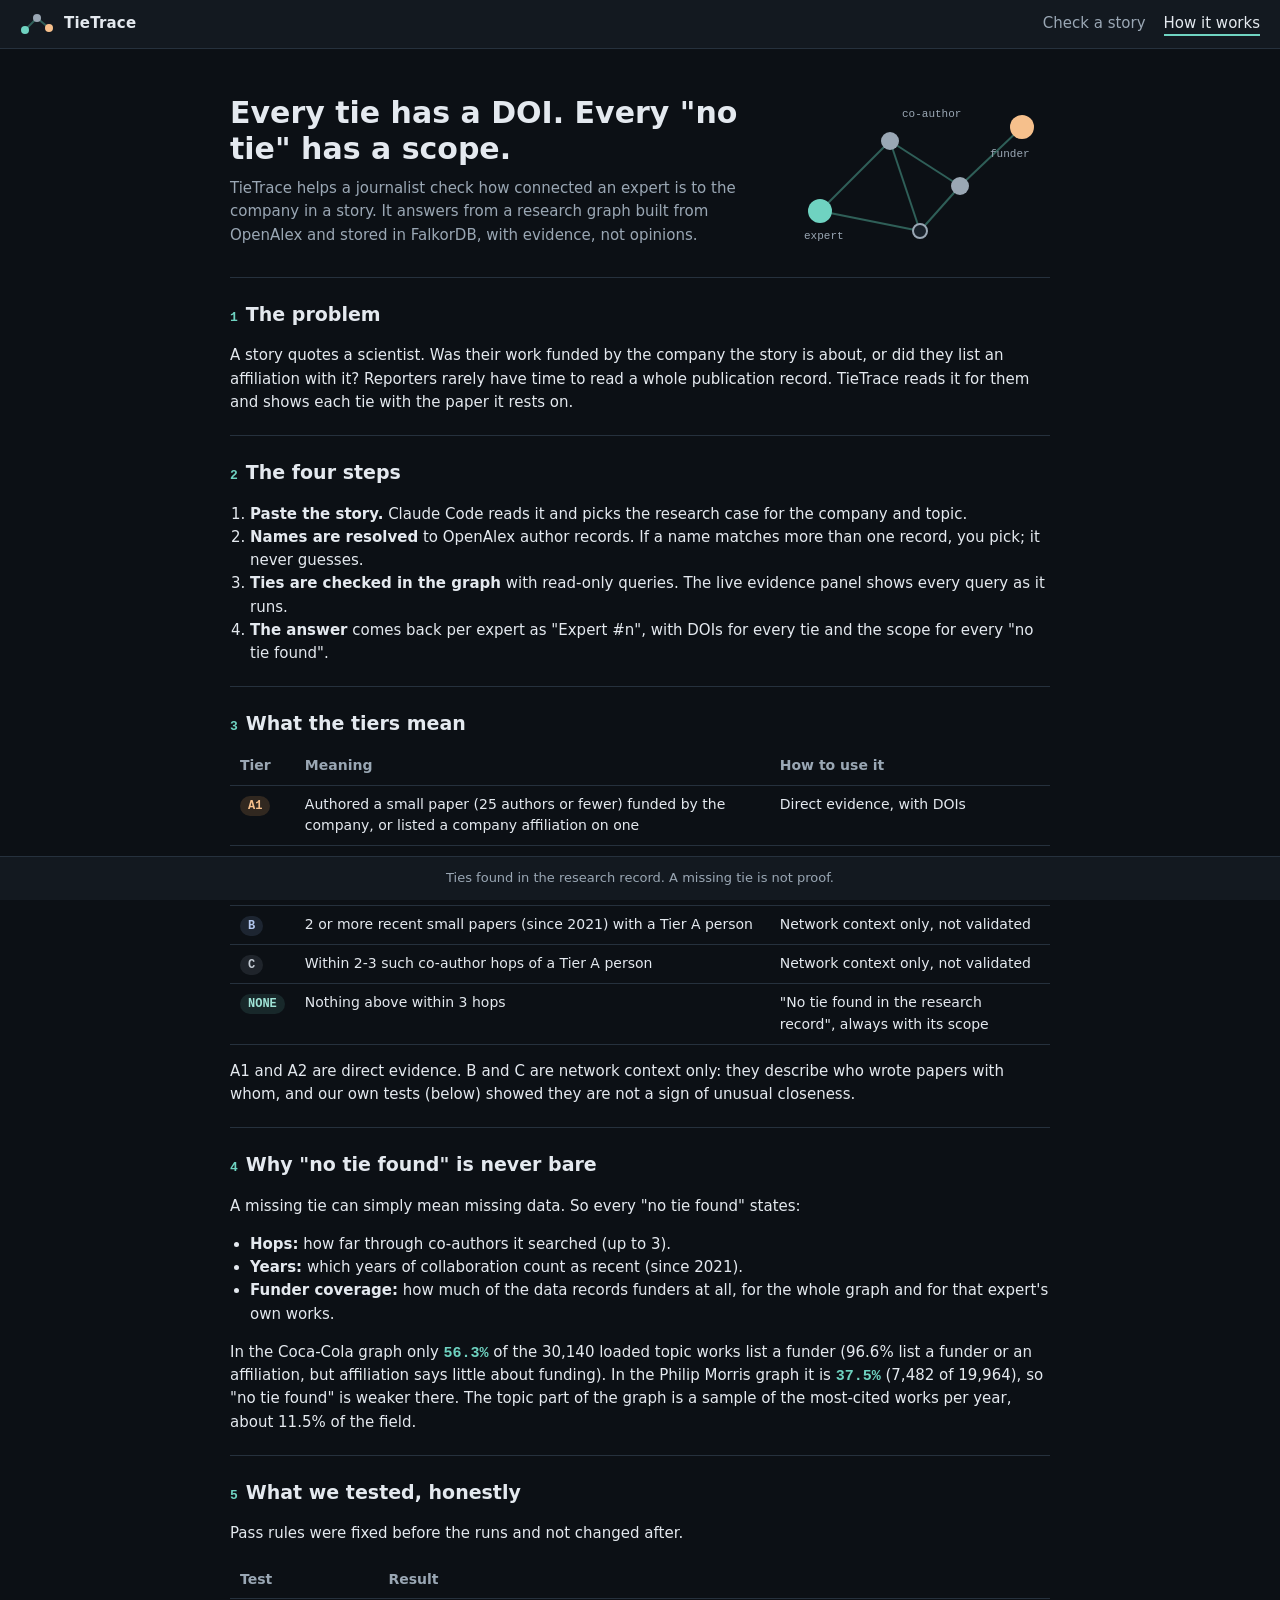
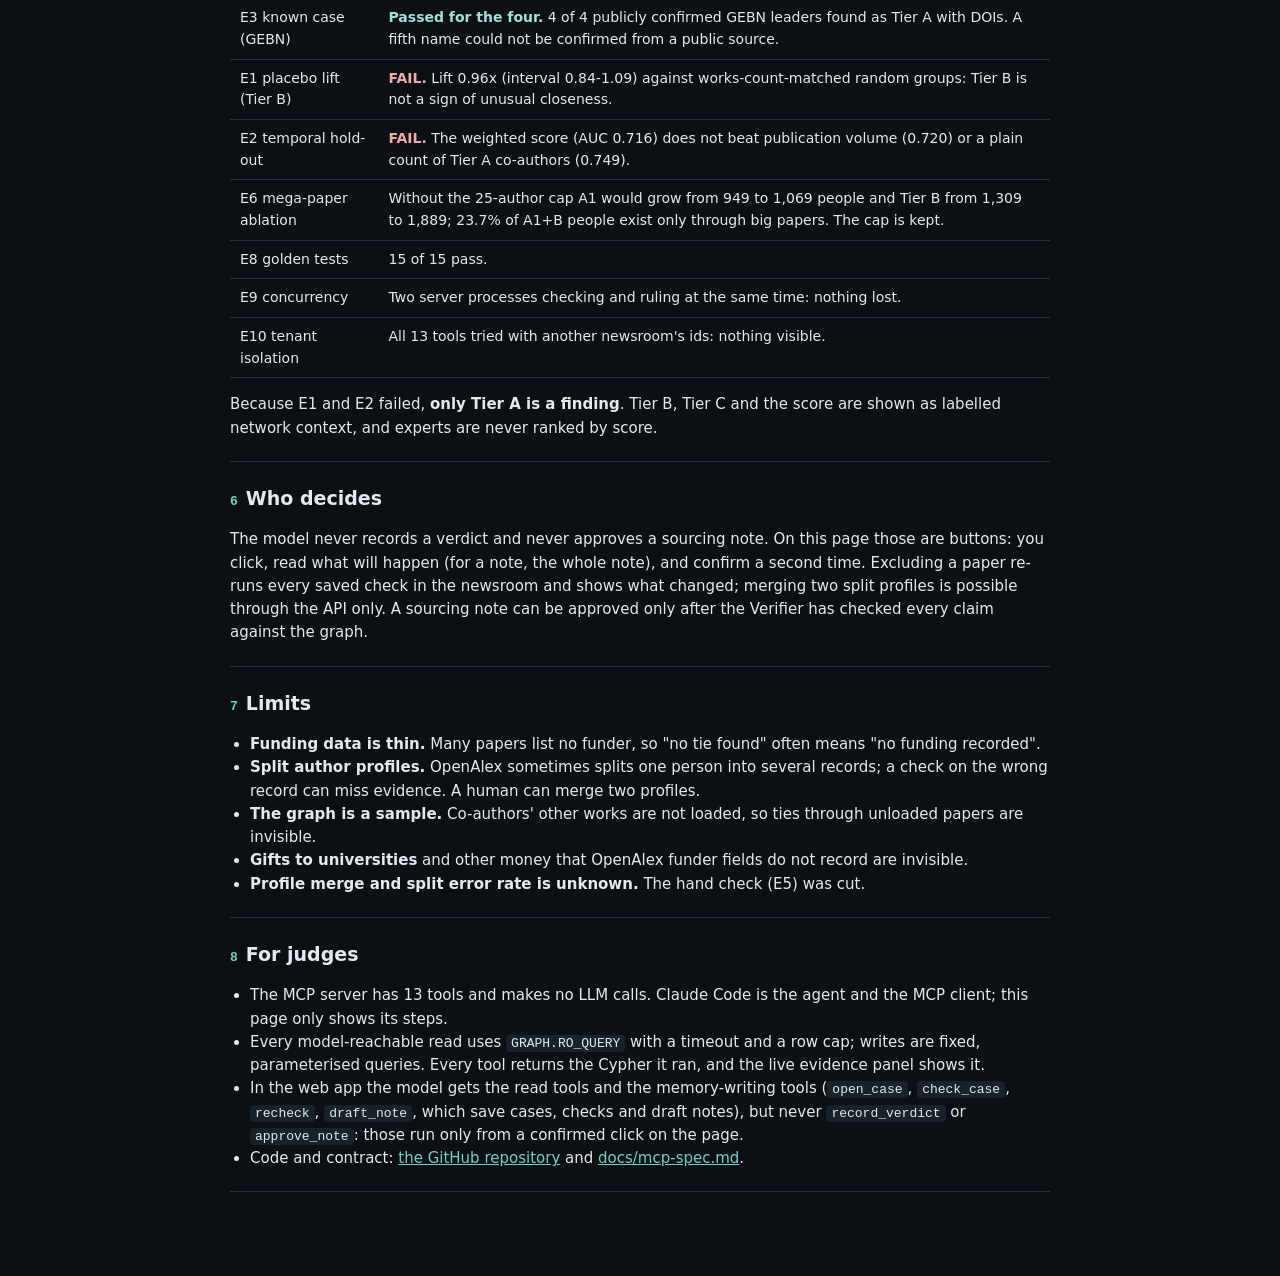
==== web/static/how.html @ 93d25076 "Web app W1-W6: local chat page over claude -p and the MCP server FastAPI app in web/ (binds 127.0.0." ====
<!doctype html>
<html lang="en">
<head>
<meta charset="utf-8">
<meta name="viewport" content="width=device-width, initial-scale=1">
<title>How TieTrace works</title>
<link rel="stylesheet" href="style.css">
</head>
<body>
<!-- WebApp.md 3.2 (W2). Every number on this page is copied from README.md or eval/results.md; each section's
     comment names the place. tests/test_web.py checks that every number in the visible text appears in one of them. -->
<a class="skip" href="#content">Skip to the content</a>
<header class="top">
  <a class="brand" href="index.html" aria-label="TieTrace home">
    <svg viewBox="0 0 34 24" aria-hidden="true"><line x1="5" y1="18" x2="17" y2="6" stroke="#2f5f58" stroke-width="2"/><line x1="17" y1="6" x2="29" y2="16" stroke="#2f5f58" stroke-width="2"/><circle cx="5" cy="18" r="4" fill="#6fd3c1"/><circle cx="17" cy="6" r="4" fill="#9aa7b4"/><circle cx="29" cy="16" r="4" fill="#f6c08c"/></svg>
    TieTrace
  </a>
  <nav aria-label="Main"><a href="index.html">Check a story</a><a href="how.html" aria-current="page">How it works</a></nav>
</header>

<main class="how" id="content">
  <div class="hero">
    <div>
      <h1>Every tie has a DOI. Every "no tie" has a scope.</h1>
      <p>TieTrace helps a journalist check how connected an expert is to the company in a story. It answers from a research graph built from OpenAlex and stored in FalkorDB, with evidence, not opinions.</p>
    </div>
    <svg viewBox="0 0 260 160" role="img" aria-label="A graph: an expert, two co-authors, a paper and the company's funder, joined by edges">
      <g stroke="#2f5f58" stroke-width="2"><line x1="30" y1="120" x2="100" y2="50"/><line x1="100" y1="50" x2="170" y2="95"/><line x1="170" y1="95" x2="232" y2="36"/><line x1="100" y1="50" x2="130" y2="140"/><line x1="170" y1="95" x2="130" y2="140"/><line x1="30" y1="120" x2="130" y2="140"/></g>
      <circle cx="30" cy="120" r="12" fill="#6fd3c1"/><circle cx="100" cy="50" r="9" fill="#9aa7b4"/><circle cx="170" cy="95" r="9" fill="#9aa7b4"/><circle cx="130" cy="140" r="7" fill="#19212a" stroke="#9aa7b4" stroke-width="2"/><circle cx="232" cy="36" r="12" fill="#f6c08c"/>
      <g font-family="ui-monospace, monospace" font-size="11" fill="#9aa7b4"><text x="14" y="148">expert</text><text x="200" y="66">funder</text><text x="112" y="26">co-author</text></g>
    </svg>
  </div>

  <section aria-labelledby="s1">
    <h2 id="s1"><span class="n">1</span>The problem</h2>
    <p>A story quotes a scientist. Was their work funded by the company the story is about, or did they list an affiliation with it? Reporters rarely have time to read a whole publication record. TieTrace reads it for them and shows each tie with the paper it rests on.</p>
  </section>

  <section aria-labelledby="s2">
    <h2 id="s2"><span class="n">2</span>The four steps</h2>
    <ol>
      <li><strong>Paste the story.</strong> Claude Code reads it and picks the research case for the company and topic.</li>
      <li><strong>Names are resolved</strong> to OpenAlex author records. If a name matches more than one record, you pick; it never guesses.</li>
      <li><strong>Ties are checked in the graph</strong> with read-only queries. The live evidence panel shows every query as it runs.</li>
      <li><strong>The answer</strong> comes back per expert as "Expert #n", with DOIs for every tie and the scope for every "no tie found".</li>
    </ol>
  </section>

  <section aria-labelledby="s3">
    <!-- README.md "What it finds" table -->
    <h2 id="s3"><span class="n">3</span>What the tiers mean</h2>
    <table>
      <thead><tr><th scope="col">Tier</th><th scope="col">Meaning</th><th scope="col">How to use it</th></tr></thead>
      <tbody>
        <tr><td><span class="chip A1">A1</span></td><td>Authored a small paper (25 authors or fewer) funded by the company, or listed a company affiliation on one</td><td>Direct evidence, with DOIs</td></tr>
        <tr><td><span class="chip A2">A2</span></td><td>Foundation grant, bottler affiliation, or the only evidence is a large multi-author paper</td><td>Direct evidence, with DOIs and the reason</td></tr>
        <tr><td><span class="chip B">B</span></td><td>2 or more recent small papers (since 2021) with a Tier A person</td><td>Network context only, not validated</td></tr>
        <tr><td><span class="chip C">C</span></td><td>Within 2-3 such co-author hops of a Tier A person</td><td>Network context only, not validated</td></tr>
        <tr><td><span class="chip NONE">NONE</span></td><td>Nothing above within 3 hops</td><td>"No tie found in the research record", always with its scope</td></tr>
      </tbody>
    </table>
    <p>A1 and A2 are direct evidence. B and C are network context only: they describe who wrote papers with whom, and our own tests (below) showed they are not a sign of unusual closeness.</p>
  </section>

  <section aria-labelledby="s4">
    <!-- README.md "Evaluation results" (E7 row, 5f row) and "Honest limits" -->
    <h2 id="s4"><span class="n">4</span>Why "no tie found" is never bare</h2>
    <p>A missing tie can simply mean missing data. So every "no tie found" states:</p>
    <ul>
      <li><strong>Hops:</strong> how far through co-authors it searched (up to 3).</li>
      <li><strong>Years:</strong> which years of collaboration count as recent (since 2021).</li>
      <li><strong>Funder coverage:</strong> how much of the data records funders at all, for the whole graph and for that expert's own works.</li>
    </ul>
    <p>In the Coca-Cola graph only <span class="stat">56.3%</span> of the 30,140 loaded topic works list a funder (96.6% list a funder or an affiliation, but affiliation says little about funding). In the Philip Morris graph it is <span class="stat">37.5%</span> (7,482 of 19,964), so "no tie found" is weaker there. The topic part of the graph is a sample of the most-cited works per year, about 11.5% of the field.</p>
  </section>

  <section aria-labelledby="s5">
    <!-- README.md "Evaluation results" table; full method in eval/results.md -->
    <h2 id="s5"><span class="n">5</span>What we tested, honestly</h2>
    <p>Pass rules were fixed before the runs and not changed after.</p>
    <table>
      <thead><tr><th scope="col">Test</th><th scope="col">Result</th></tr></thead>
      <tbody>
        <tr><td>E3 known case (GEBN)</td><td><span class="pass">Passed for the four.</span> 4 of 4 publicly confirmed GEBN leaders found as Tier A with DOIs. A fifth name could not be confirmed from a public source.</td></tr>
        <tr><td>E1 placebo lift (Tier B)</td><td><span class="fail">FAIL.</span> Lift 0.96x (interval 0.84-1.09) against works-count-matched random groups: Tier B is not a sign of unusual closeness.</td></tr>
        <tr><td>E2 temporal hold-out</td><td><span class="fail">FAIL.</span> The weighted score (AUC 0.716) does not beat publication volume (0.720) or a plain count of Tier A co-authors (0.749).</td></tr>
        <tr><td>E6 mega-paper ablation</td><td>Without the 25-author cap A1 would grow from 949 to 1,069 people and Tier B from 1,309 to 1,889; 23.7% of A1+B people exist only through big papers. The cap is kept.</td></tr>
        <tr><td>E8 golden tests</td><td>15 of 15 pass.</td></tr>
        <tr><td>E9 concurrency</td><td>Two server processes checking and ruling at the same time: nothing lost.</td></tr>
        <tr><td>E10 tenant isolation</td><td>All 13 tools tried with another newsroom's ids: nothing visible.</td></tr>
      </tbody>
    </table>
    <p>Because E1 and E2 failed, <strong>only Tier A is a finding</strong>. Tier B, Tier C and the score are shown as labelled network context, and experts are never ranked by score.</p>
  </section>

  <section aria-labelledby="s6">
    <h2 id="s6"><span class="n">6</span>Who decides</h2>
    <p>The model never records a verdict and never approves a sourcing note. On this page those are buttons: you click, read what will happen (for a note, the whole note), and confirm a second time. Excluding a paper re-runs every saved check in the newsroom and shows what changed; merging two split profiles is possible through the API only. A sourcing note can be approved only after the Verifier has checked every claim against the graph.</p>
  </section>

  <section aria-labelledby="s7">
    <!-- README.md "Honest limits" -->
    <h2 id="s7"><span class="n">7</span>Limits</h2>
    <ul>
      <li><strong>Funding data is thin.</strong> Many papers list no funder, so "no tie found" often means "no funding recorded".</li>
      <li><strong>Split author profiles.</strong> OpenAlex sometimes splits one person into several records; a check on the wrong record can miss evidence. A human can merge two profiles.</li>
      <li><strong>The graph is a sample.</strong> Co-authors' other works are not loaded, so ties through unloaded papers are invisible.</li>
      <li><strong>Gifts to universities</strong> and other money that OpenAlex funder fields do not record are invisible.</li>
      <li><strong>Profile merge and split error rate is unknown.</strong> The hand check (E5) was cut.</li>
    </ul>
  </section>

  <section aria-labelledby="s8">
    <!-- README.md "The 13 tools" and "How it works" -->
    <h2 id="s8"><span class="n">8</span>For judges</h2>
    <ul>
      <li>The MCP server has 13 tools and makes no LLM calls. Claude Code is the agent and the MCP client; this page only shows its steps.</li>
      <li>Every model-reachable read uses <code>GRAPH.RO_QUERY</code> with a timeout and a row cap; writes are fixed, parameterised queries. Every tool returns the Cypher it ran, and the live evidence panel shows it.</li>
      <li>In the web app the model gets the read tools and the memory-writing tools (<code>open_case</code>, <code>check_case</code>, <code>recheck</code>, <code>draft_note</code>, which save cases, checks and draft notes), but never <code>record_verdict</code> or <code>approve_note</code>: those run only from a confirmed click on the page.</li>
      <li>Code and contract: <a href="https://github.com/Aaryan-Degama/TieTrace">the GitHub repository</a> and <a href="https://github.com/Aaryan-Degama/TieTrace/blob/main/docs/mcp-spec.md">docs/mcp-spec.md</a>.</li>
    </ul>
  </section>
</main>

<footer class="foot">Ties found in the research record. A missing tie is not proof.</footer>
</body>
</html>
---- web/static/style.css ----
/* TieTrace web app (WebApp.md W1). Dark graph look; plain CSS, no build step. */
:root {
  --bg: #0c1015;
  --panel: #131920;
  --panel-2: #19212a;
  --line: #26313d;
  --text: #e4e9ef;
  --muted: #9aa7b4;
  --accent: #6fd3c1;      /* graph nodes, links, focus */
  --accent-dim: #2f5f58;
  --mono: ui-monospace, "SFMono-Regular", "JetBrains Mono", Menlo, Consolas, monospace;
  --sans: system-ui, -apple-system, "Segoe UI", Roboto, "Helvetica Neue", Arial, sans-serif;
  /* tier chips: quiet tints, readable text (contrast checked against --panel) */
  --a1-bg: rgba(240, 166, 92, .16);  --a1-fg: #f6c08c;
  --a2-bg: rgba(226, 196, 110, .14); --a2-fg: #ecd68f;
  --b-bg: rgba(130, 160, 214, .15);  --b-fg: #b3c7ee;
  --c-bg: rgba(150, 160, 175, .14);  --c-fg: #c3cad3;
  --none-bg: rgba(111, 211, 193, .12); --none-fg: #9fe3d6;
  --err-bg: rgba(232, 112, 112, .14); --err-fg: #f3aaaa;
}

* { box-sizing: border-box; }
html, body { margin: 0; }
body {
  background: var(--bg);
  color: var(--text);
  font: 15px/1.55 var(--sans);
  padding-bottom: 44px; /* room for the fixed footer */
}
a { color: var(--accent); }
a:focus-visible, button:focus-visible, textarea:focus-visible, input:focus-visible, summary:focus-visible {
  outline: 2px solid var(--accent); outline-offset: 2px;
}
.skip { position: absolute; left: -999px; }
.skip:focus { left: 16px; top: 8px; background: var(--panel); padding: 6px 10px; z-index: 10; }

/* header */
.top {
  display: flex; align-items: center; justify-content: space-between; gap: 16px;
  padding: 12px 20px; border-bottom: 1px solid var(--line); background: var(--panel);
}
.brand { display: flex; align-items: center; gap: 10px; color: var(--text); text-decoration: none; font-weight: 650; letter-spacing: .2px; }
.brand svg { width: 34px; height: 24px; }
.top nav a { color: var(--muted); text-decoration: none; margin-left: 18px; }
.top nav a[aria-current="page"] { color: var(--text); border-bottom: 2px solid var(--accent); padding-bottom: 2px; }

/* chat page layout: chat left, evidence right */
.layout { display: grid; grid-template-columns: minmax(0, 1.25fr) minmax(0, 1fr); gap: 0; height: calc(100vh - 57px - 44px); }
.chat, .evidence { min-height: 0; display: flex; flex-direction: column; }
.chat { border-right: 1px solid var(--line); }
.evidence { background: var(--panel); }
.pane-head { padding: 14px 20px 10px; border-bottom: 1px solid var(--line); }
.pane-head h1, .pane-head h2 { margin: 0; font-size: 15px; font-weight: 650; }
.pane-head p { margin: 2px 0 0; color: var(--muted); font-size: 13px; }
.scroll { overflow-y: auto; flex: 1; padding: 16px 20px; }

.hero-mini { display: flex; gap: 16px; align-items: center; margin-bottom: 14px; }
.hero-mini svg { width: 120px; height: 72px; flex: none; }
.hero-mini p { margin: 0; color: var(--muted); }
.examples { display: flex; flex-wrap: wrap; gap: 8px; margin: 6px 0 16px; }
.examples span { color: var(--muted); font-size: 13px; width: 100%; }

button {
  font: inherit; color: var(--text); background: var(--panel-2); border: 1px solid var(--line);
  border-radius: 8px; padding: 7px 12px; cursor: pointer;
}
button:hover { border-color: var(--accent-dim); }
button.primary { background: var(--accent); color: #062420; border-color: var(--accent); font-weight: 650; }
button.danger { border-color: #7a3a3a; }
button:disabled { opacity: .55; cursor: not-allowed; }

.composer { border-top: 1px solid var(--line); padding: 12px 20px; display: grid; gap: 8px; }
.composer label { font-size: 13px; color: var(--muted); }
textarea, input[type="text"] {
  width: 100%; font: inherit; color: var(--text); background: var(--panel); border: 1px solid var(--line);
  border-radius: 8px; padding: 9px 10px;
}
textarea { min-height: 76px; resize: vertical; }
.composer .row { display: flex; justify-content: space-between; align-items: center; gap: 8px; }
.status { color: var(--muted); font-size: 13px; }

/* messages */
.msg { margin: 0 0 14px; }
.msg.user { background: var(--panel-2); border: 1px solid var(--line); border-radius: 10px; padding: 10px 12px; white-space: pre-wrap; }
.msg.reply p { margin: 0 0 8px; white-space: pre-wrap; }
.msg.error { background: var(--err-bg); color: var(--err-fg); border-radius: 10px; padding: 10px 12px; }

.cards { display: grid; gap: 10px; margin: 8px 0; }
.card { background: var(--panel); border: 1px solid var(--line); border-radius: 10px; padding: 12px 14px; }
.card h3 { margin: 0 0 4px; font-size: 15px; display: flex; align-items: center; gap: 8px; flex-wrap: wrap; }
.card .basis { color: var(--muted); font-size: 13px; margin: 0 0 6px; }
.card ul { margin: 6px 0 0; padding-left: 18px; }
.card li { margin: 3px 0; font-size: 14px; }
.card .meta { color: var(--muted); }
.scope { font-size: 13px; background: var(--none-bg); color: var(--none-fg); border-radius: 8px; padding: 8px 10px; margin-top: 8px; }
.chip { display: inline-block; font: 600 12px/1 var(--mono); padding: 4px 8px; border-radius: 999px; }
.chip.A1 { background: var(--a1-bg); color: var(--a1-fg); }
.chip.A2 { background: var(--a2-bg); color: var(--a2-fg); }
.chip.B { background: var(--b-bg); color: var(--b-fg); }
.chip.C { background: var(--c-bg); color: var(--c-fg); }
.chip.NONE { background: var(--none-bg); color: var(--none-fg); }
.chip.ERR { background: var(--err-bg); color: var(--err-fg); }

.inline-form { display: grid; gap: 6px; margin-top: 8px; padding: 10px; border: 1px dashed var(--line); border-radius: 8px; }
.inline-form .row { display: flex; gap: 8px; flex-wrap: wrap; }
.confirm-text { color: var(--a2-fg); font-size: 14px; margin: 0; }
pre.md { white-space: pre-wrap; background: var(--bg); border: 1px solid var(--line); border-radius: 8px; padding: 10px; font: 13px/1.5 var(--mono); max-height: 360px; overflow: auto; }
.picker fieldset { border: 1px solid var(--line); border-radius: 10px; padding: 10px 12px; margin: 0 0 10px; }
.picker legend { padding: 0 4px; font-weight: 600; }
.picker label { display: block; padding: 4px 0; }

/* evidence panel */
.steps { list-style: none; margin: 0; padding: 0; display: grid; gap: 10px; }
.step { border: 1px solid var(--line); border-radius: 10px; padding: 10px 12px; background: var(--panel-2); }
.step .name { font: 600 13px var(--mono); color: var(--accent); }
.step .state { font-size: 12px; color: var(--muted); margin-left: 6px; }
.step.failed .state { color: var(--err-fg); }
.step .line { font-size: 12.5px; color: var(--muted); margin: 4px 0 0; }
.step details { margin-top: 6px; }
.step summary { cursor: pointer; font-size: 12.5px; color: var(--muted); }
pre.cypher {
  margin: 6px 0 0; padding: 8px 10px; background: var(--bg); border: 1px solid var(--line); border-radius: 6px;
  font: 12px/1.5 var(--mono); color: #cfe9e4; white-space: pre-wrap; word-break: break-word;
}
.empty { color: var(--muted); font-size: 14px; }

/* footer */
.foot {
  position: fixed; left: 0; right: 0; bottom: 0; height: 44px; display: flex; align-items: center; justify-content: center;
  background: var(--panel); border-top: 1px solid var(--line); color: var(--muted); font-size: 13px; padding: 0 16px; text-align: center;
}

/* How It Works */
.how { max-width: 860px; margin: 0 auto; padding: 24px 20px 40px; }
.hero { display: grid; grid-template-columns: 1fr 260px; gap: 24px; align-items: center; padding: 18px 0 26px; border-bottom: 1px solid var(--line); }
.hero h1 { font-size: 30px; line-height: 1.2; margin: 0 0 10px; }
.hero p { color: var(--muted); margin: 0; }
.hero svg { width: 100%; height: auto; }
.how section { padding: 22px 0 6px; border-bottom: 1px solid var(--line); }
.how h2 { font-size: 19px; margin: 0 0 8px; }
.how h2 .n { font: 600 13px var(--mono); color: var(--accent); margin-right: 8px; }
.how ol, .how ul { padding-left: 20px; }
.how table { width: 100%; border-collapse: collapse; font-size: 14px; margin: 8px 0 14px; }
.how th, .how td { text-align: left; padding: 8px 10px; border-bottom: 1px solid var(--line); vertical-align: top; }
.how th { color: var(--muted); font-weight: 600; }
.how .stat { font: 600 15px var(--mono); color: var(--accent); }
.fail { color: var(--err-fg); font-weight: 650; }
.pass { color: var(--none-fg); font-weight: 650; }
code { font: 13px var(--mono); background: var(--panel-2); padding: 1px 5px; border-radius: 4px; }

@media (max-width: 900px) {
  .layout { grid-template-columns: 1fr; height: auto; }
  .chat { border-right: 0; border-bottom: 1px solid var(--line); }
  .scroll { overflow: visible; }
  .hero { grid-template-columns: 1fr; }
  .hero svg { max-width: 260px; }
  .top { padding: 10px 16px; }
  .top nav a { margin-left: 12px; }
  .scroll, .composer, .pane-head { padding-left: 16px; padding-right: 16px; }
  .how table { display: block; overflow-x: auto; }
}
@media (prefers-reduced-motion: no-preference) {
  .step.running .name::after { content: " …"; }
}
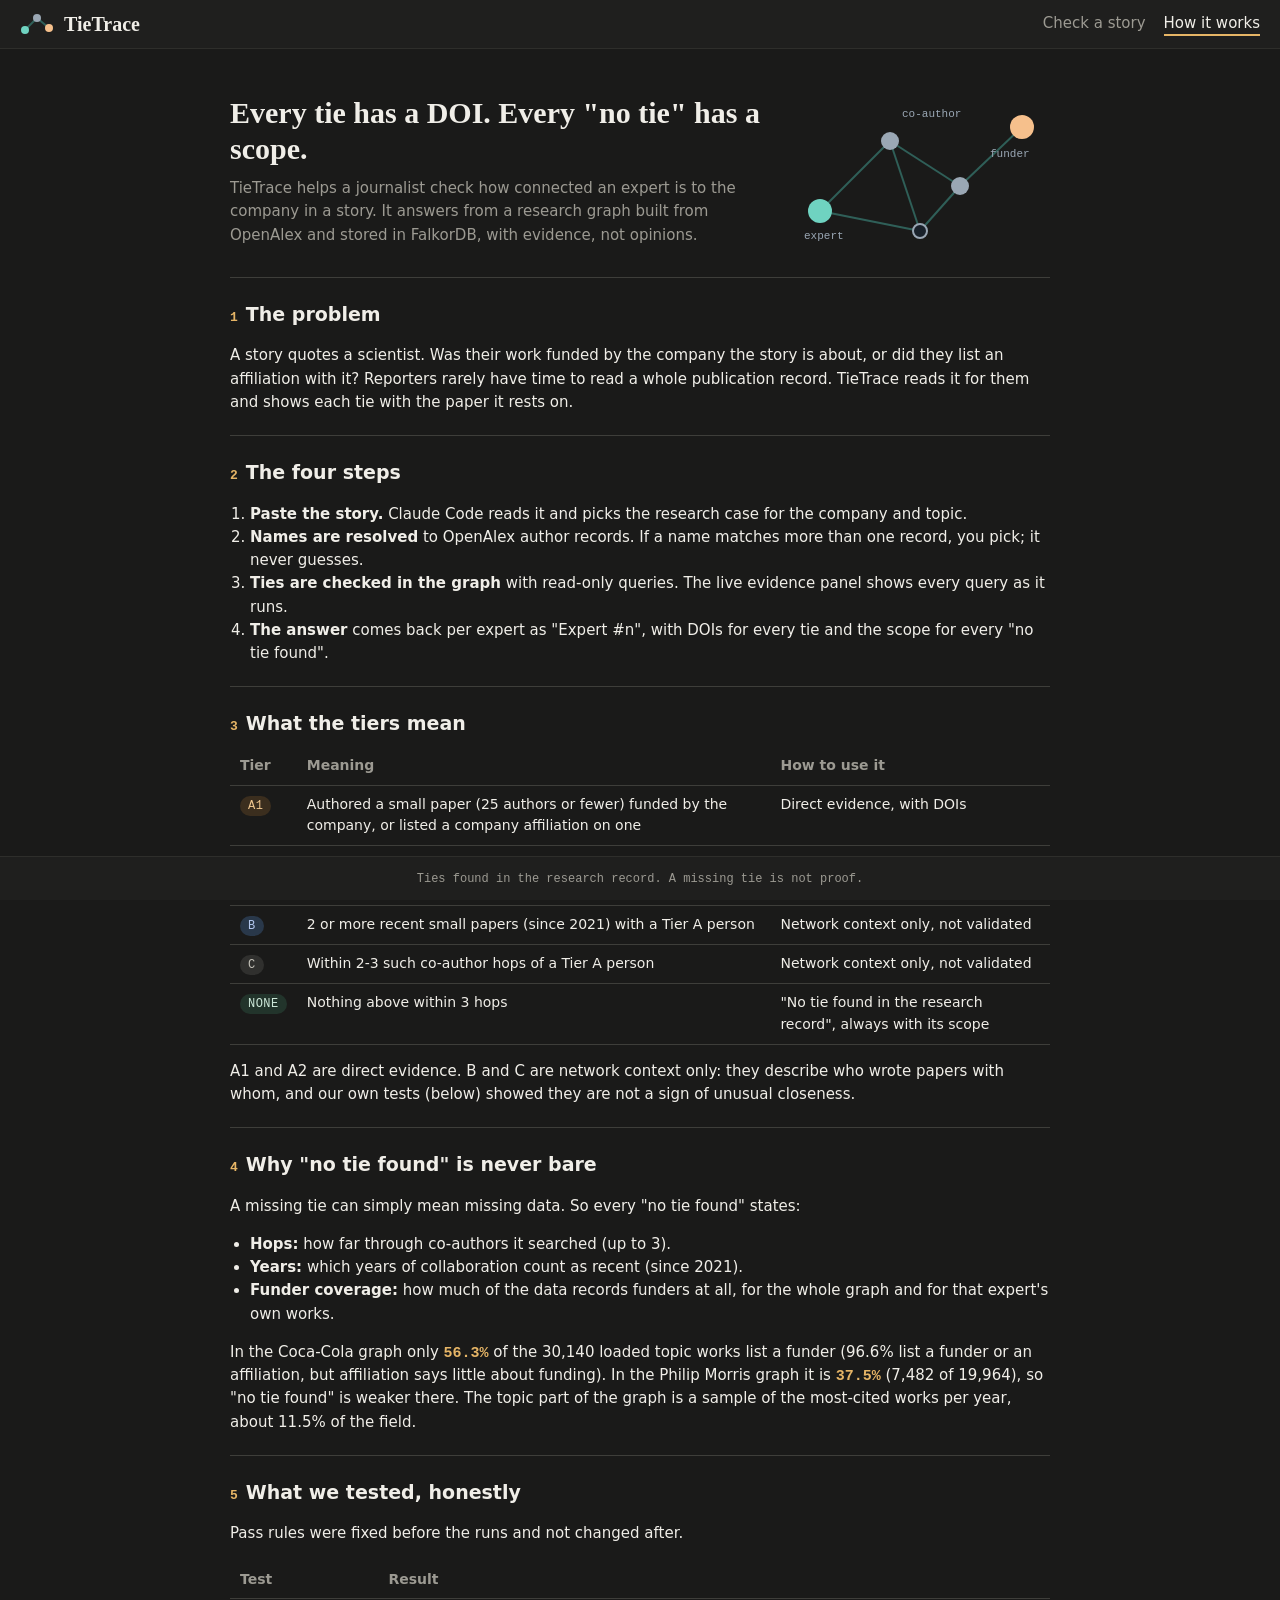
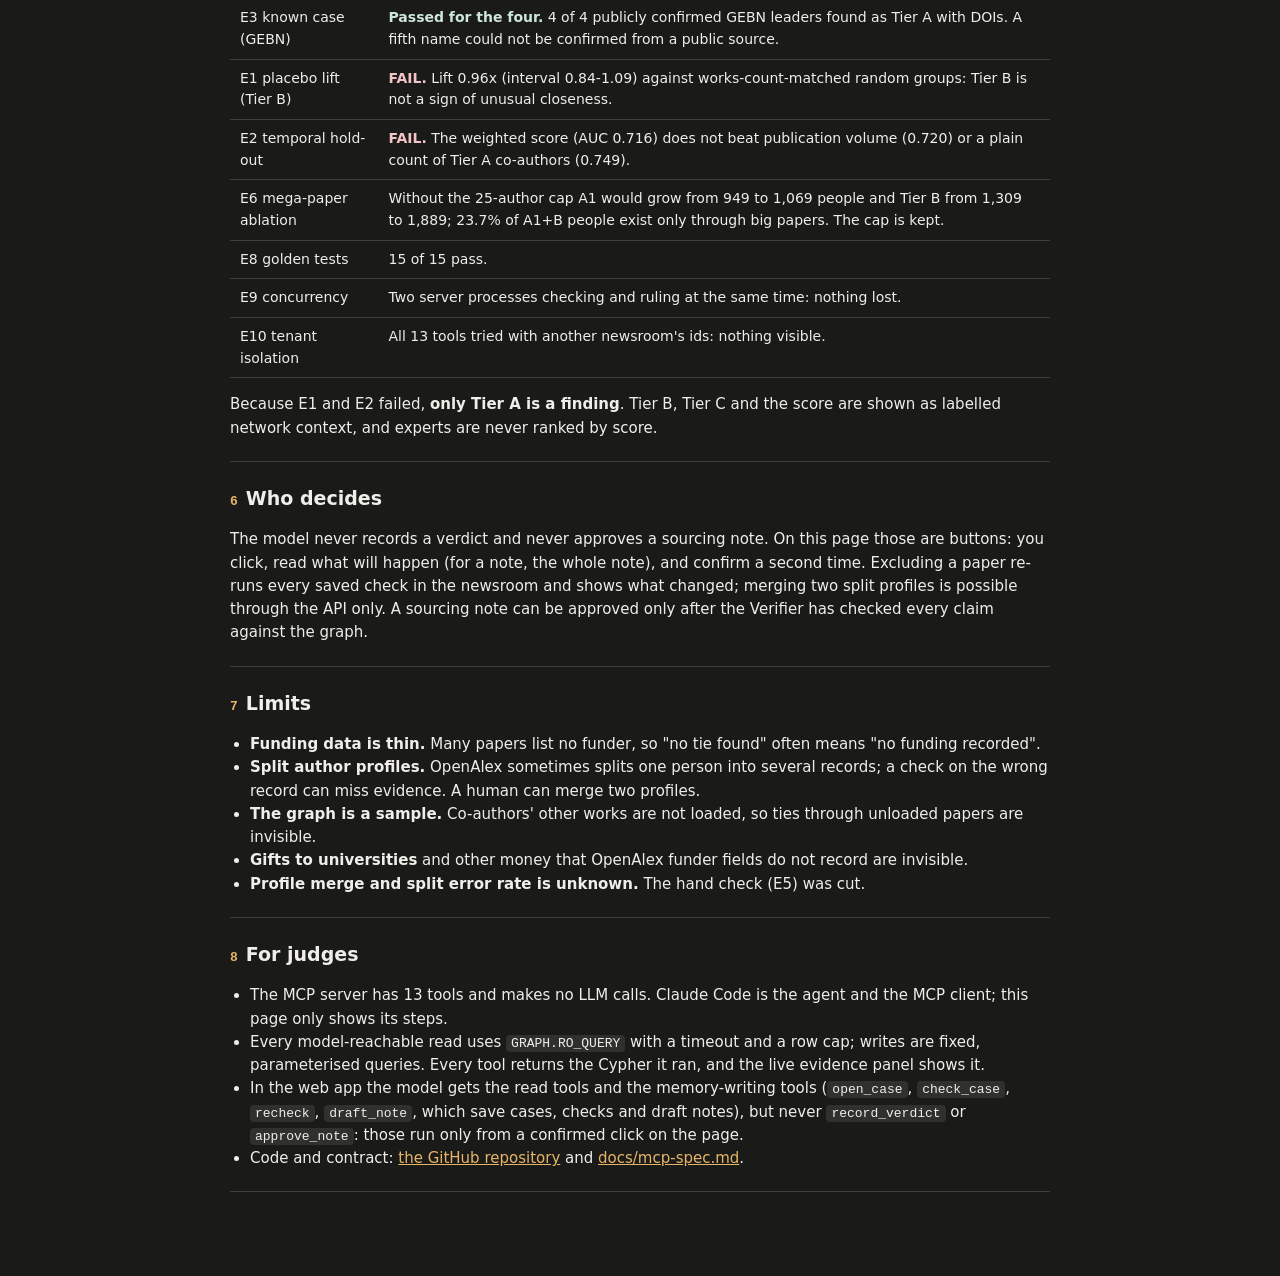
==== commit 098d3f53: "Web: claude.ai-style layout with browser-only history Sidebar (search, New check, nav, Recents), cen" ====
--- a/web/static/how.html
+++ b/web/static/how.html
@@ -6,7 +6,7 @@
 <title>How TieTrace works</title>
 <link rel="stylesheet" href="style.css">
 </head>
-<body>
+<body class="how-page">
 <!-- WebApp.md 3.2 (W2). Every number on this page is copied from README.md or eval/results.md; each section's
      comment names the place. tests/test_web.py checks that every number in the visible text appears in one of them. -->
 <a class="skip" href="#content">Skip to the content</a>
--- a/web/static/style.css
+++ b/web/static/style.css
@@ -1,99 +1,185 @@
-/* TieTrace web app (WebApp.md W1). Dark graph look; plain CSS, no build step. */
+/* TieTrace web app (WebApp.md W1). Dark, calm, chat-style layout; plain CSS, no build step. */
 :root {
-  --bg: #0c1015;
-  --panel: #131920;
-  --panel-2: #19212a;
-  --line: #26313d;
-  --text: #e4e9ef;
-  --muted: #9aa7b4;
-  --accent: #6fd3c1;      /* graph nodes, links, focus */
-  --accent-dim: #2f5f58;
-  --mono: ui-monospace, "SFMono-Regular", "JetBrains Mono", Menlo, Consolas, monospace;
-  --sans: system-ui, -apple-system, "Segoe UI", Roboto, "Helvetica Neue", Arial, sans-serif;
-  /* tier chips: quiet tints, readable text (contrast checked against --panel) */
-  --a1-bg: rgba(240, 166, 92, .16);  --a1-fg: #f6c08c;
-  --a2-bg: rgba(226, 196, 110, .14); --a2-fg: #ecd68f;
-  --b-bg: rgba(130, 160, 214, .15);  --b-fg: #b3c7ee;
-  --c-bg: rgba(150, 160, 175, .14);  --c-fg: #c3cad3;
-  --none-bg: rgba(111, 211, 193, .12); --none-fg: #9fe3d6;
-  --err-bg: rgba(232, 112, 112, .14); --err-fg: #f3aaaa;
+  --bg: #1a1a19;
+  --side: #1f1f1e;
+  --panel: #262624;
+  --panel-2: #30302e;
+  --line: #3e3e3a;
+  --line-soft: #2e2e2b;
+  --text: #f0eee8;
+  --muted: #9c9a92;
+  --body2: #c3c1b8;
+  --accent: #e6b566;
+  --accent-hover: #f5c678;
+  --accent-dim: #6d6450;
+  --ok: #78b99c; --ok-bg: #22342b; --ok-fg: #cde8d9;
+  --mono: "JetBrains Mono", ui-monospace, "SFMono-Regular", Menlo, Consolas, monospace;
+  --sans: "Work Sans", system-ui, -apple-system, "Segoe UI", Roboto, Arial, sans-serif;
+  --serif: "Newsreader", Georgia, "Times New Roman", serif;
+  --a1-bg: #3b2e1e; --a1-fg: #f0c78f;
+  --a2-bg: #3b2e1e; --a2-fg: #f0c78f;
+  --b-bg: #29384a;  --b-fg: #b3c7ee;
+  --c-bg: #30302e;  --c-fg: #c3c1b8;
+  --none-bg: #22342b; --none-fg: #cde8d9;
+  --err-bg: #362225; --err-fg: #f5c4c6;
 }
 
 * { box-sizing: border-box; }
 html, body { margin: 0; }
-body {
-  background: var(--bg);
-  color: var(--text);
-  font: 15px/1.55 var(--sans);
-  padding-bottom: 44px; /* room for the fixed footer */
-}
+body { background: var(--bg); color: var(--text); font: 15px/1.55 var(--sans); }
 a { color: var(--accent); }
-a:focus-visible, button:focus-visible, textarea:focus-visible, input:focus-visible, summary:focus-visible {
+a:focus-visible, button:focus-visible, textarea:focus-visible, input:focus-visible, select:focus-visible, summary:focus-visible {
   outline: 2px solid var(--accent); outline-offset: 2px;
 }
 .skip { position: absolute; left: -999px; }
-.skip:focus { left: 16px; top: 8px; background: var(--panel); padding: 6px 10px; z-index: 10; }
-
-/* header */
-.top {
-  display: flex; align-items: center; justify-content: space-between; gap: 16px;
-  padding: 12px 20px; border-bottom: 1px solid var(--line); background: var(--panel);
-}
-.brand { display: flex; align-items: center; gap: 10px; color: var(--text); text-decoration: none; font-weight: 650; letter-spacing: .2px; }
-.brand svg { width: 34px; height: 24px; }
-.top nav a { color: var(--muted); text-decoration: none; margin-left: 18px; }
-.top nav a[aria-current="page"] { color: var(--text); border-bottom: 2px solid var(--accent); padding-bottom: 2px; }
-
-/* chat page layout: chat left, evidence right */
-.layout { display: grid; grid-template-columns: minmax(0, 1.25fr) minmax(0, 1fr); gap: 0; height: calc(100vh - 57px - 44px); }
-.chat, .evidence { min-height: 0; display: flex; flex-direction: column; }
-.chat { border-right: 1px solid var(--line); }
-.evidence { background: var(--panel); }
-.pane-head { padding: 14px 20px 10px; border-bottom: 1px solid var(--line); }
-.pane-head h1, .pane-head h2 { margin: 0; font-size: 15px; font-weight: 650; }
-.pane-head p { margin: 2px 0 0; color: var(--muted); font-size: 13px; }
-.scroll { overflow-y: auto; flex: 1; padding: 16px 20px; }
-
-.hero-mini { display: flex; gap: 16px; align-items: center; margin-bottom: 14px; }
-.hero-mini svg { width: 120px; height: 72px; flex: none; }
-.hero-mini p { margin: 0; color: var(--muted); }
-.examples { display: flex; flex-wrap: wrap; gap: 8px; margin: 6px 0 16px; }
-.examples span { color: var(--muted); font-size: 13px; width: 100%; }
+.skip:focus { left: 16px; top: 8px; background: var(--panel); padding: 6px 10px; z-index: 30; }
+.lp-sr, .composer > label[for="story"] { position: absolute; width: 1px; height: 1px; overflow: hidden; clip: rect(0 0 0 0); white-space: nowrap; }
+[hidden] { display: none !important; }
+svg[viewBox="0 0 20 20"] { stroke: currentColor; fill: none; stroke-width: 1.5; stroke-linecap: round; stroke-linejoin: round; }
 
 button {
   font: inherit; color: var(--text); background: var(--panel-2); border: 1px solid var(--line);
   border-radius: 8px; padding: 7px 12px; cursor: pointer;
 }
 button:hover { border-color: var(--accent-dim); }
-button.primary { background: var(--accent); color: #062420; border-color: var(--accent); font-weight: 650; }
+button.primary { background: var(--accent); color: #1a1a19; border-color: var(--accent); font-weight: 600; }
+button.primary:hover { background: var(--accent-hover); }
 button.danger { border-color: #7a3a3a; }
 button:disabled { opacity: .55; cursor: not-allowed; }
-
-.composer { border-top: 1px solid var(--line); padding: 12px 20px; display: grid; gap: 8px; }
-.composer label { font-size: 13px; color: var(--muted); }
-textarea, input[type="text"] {
+textarea, input[type="text"], input[type="password"], input[type="search"], select {
   width: 100%; font: inherit; color: var(--text); background: var(--panel); border: 1px solid var(--line);
   border-radius: 8px; padding: 9px 10px;
 }
-textarea { min-height: 76px; resize: vertical; }
-.composer .row { display: flex; justify-content: space-between; align-items: center; gap: 8px; }
+.linkish { background: none; border: 0; padding: 0; color: var(--accent); text-decoration: underline; font-size: inherit; }
+.icon-btn { display: inline-grid; place-items: center; width: 34px; height: 34px; padding: 0; background: transparent; border: 0; color: var(--muted); border-radius: 8px; flex: none; }
+.icon-btn:hover { background: var(--panel-2); color: var(--text); }
+.icon-btn svg { width: 20px; height: 20px; }
+code { font: 13px var(--mono); background: var(--panel-2); padding: 1px 5px; border-radius: 4px; }
 .status { color: var(--muted); font-size: 13px; }
 
+/* ---------- shell: sidebar | main | evidence ---------- */
+.app { display: flex; height: 100vh; height: 100dvh; overflow: hidden; }
+.sb {
+  width: 300px; flex: none; display: flex; flex-direction: column; gap: 4px; padding: 10px 10px 12px;
+  background: var(--side); border-right: 1px solid var(--line-soft); overflow-y: auto;
+}
+body.sb-collapsed .sb { display: none; }
+.sb-top { display: flex; align-items: center; gap: 8px; padding: 2px 4px 8px; }
+.wordmark { font: 600 22px/1 var(--serif); color: var(--text); text-decoration: none; letter-spacing: -.01em; }
+.sb-search { position: relative; margin: 0 2px 6px; }
+.sb-search svg { position: absolute; left: 10px; top: 50%; width: 16px; height: 16px; transform: translateY(-50%); color: var(--muted); }
+.sb-search input { padding: 8px 10px 8px 34px; border-radius: 10px; background: var(--bg); border-color: var(--line-soft); font-size: 14px; }
+.new-check {
+  display: flex; align-items: center; gap: 10px; width: 100%; margin: 2px 0 8px; padding: 9px 12px; border-radius: 10px;
+  background: var(--panel-2); border: 1px solid var(--line); font-weight: 600; text-align: left;
+}
+.new-check svg { width: 18px; height: 18px; padding: 2px; border-radius: 50%; background: var(--accent); color: #1a1a19; stroke-width: 2.2; }
+.new-check:hover { background: var(--panel); border-color: var(--accent-dim); }
+.sb-nav { display: grid; gap: 1px; margin-bottom: 10px; }
+.sb-nav a, .sb-nav summary {
+  display: flex; align-items: center; gap: 10px; padding: 7px 12px; border-radius: 8px; color: var(--body2);
+  text-decoration: none; font-size: 14px; cursor: pointer; list-style: none;
+}
+.sb-nav summary::-webkit-details-marker { display: none; }
+.sb-nav svg { width: 18px; height: 18px; color: var(--muted); flex: none; }
+.sb-nav a:hover, .sb-nav summary:hover { background: var(--panel); color: var(--text); }
+.sb-cases .example { display: block; width: calc(100% - 28px); margin: 2px 0 2px 28px; padding: 6px 12px; text-align: left; font-size: 13px; background: transparent; border: 0; color: var(--body2); border-radius: 8px; }
+.sb-cases .example:hover { background: var(--panel); color: var(--text); }
+.sb-head { margin: 6px 12px 4px; font: 500 12px var(--sans); color: var(--muted); }
+.recents { list-style: none; margin: 0; padding: 0; display: grid; gap: 1px; }
+.recents li { position: relative; display: flex; align-items: center; border-radius: 8px; }
+.recents li:hover, .recents li:focus-within { background: var(--panel); }
+.recents li[aria-current="true"] { background: var(--panel-2); }
+.recents .open {
+  flex: 1; min-width: 0; display: block; width: 100%; padding: 7px 36px 7px 12px; background: none; border: 0; border-radius: 8px; text-align: left;
+  font-size: 14px; color: var(--body2); white-space: nowrap; overflow: hidden; text-overflow: ellipsis;
+}
+.recents li[aria-current="true"] .open { color: var(--text); }
+.recents .del { position: absolute; right: 4px; top: 50%; transform: translateY(-50%); width: 28px; height: 28px; padding: 0; font-size: 16px; background: none; border: 0; color: var(--muted); opacity: 0; }
+.recents li:hover .del, .recents .del:focus-visible { opacity: 1; }
+.recents .del:hover { color: var(--err-fg); }
+@media (hover: none) { .recents .del { opacity: 1; } }
+.sb-empty { margin: 2px 12px; font-size: 13px; color: var(--muted); }
+.sb-foot { margin-top: auto; padding: 14px 12px 0; font-size: 12px; line-height: 17px; color: var(--muted); }
+.sb-foot p { margin: 0 0 6px; }
+.scrim { display: none; }
+
+.main { flex: 1; min-width: 0; display: flex; flex-direction: column; position: relative; overflow: hidden; }
+.topbar { display: flex; align-items: center; gap: 8px; padding: 10px 14px; flex: none; }
+.top-title { flex: 1; min-width: 0; font-size: 14px; color: var(--body2); white-space: nowrap; overflow: hidden; text-overflow: ellipsis; }
+#sb-open { visibility: hidden; }
+body.sb-collapsed #sb-open { visibility: visible; }
+
+/* thread: a centred column */
+.thread { flex: 1; overflow-y: auto; padding: 8px 20px 24px; }
+.thread > * { max-width: 760px; margin-left: auto; margin-right: auto; }
+.greet { display: flex; align-items: center; justify-content: center; gap: 14px; }
+.greet h1 { margin: 0; font: 400 clamp(30px, 4.2vw, 42px)/1.15 var(--serif); letter-spacing: -.015em; text-align: center; }
+.greet .lp-logo { flex: none; }
+.dock { flex: none; padding: 0 20px 10px; }
+.dock > * { max-width: 760px; margin-left: auto; margin-right: auto; }
+.more { display: none; }
+
+/* empty state: the greeting and composer centred, Abdul's sections below the fold */
+body.is-empty .main { overflow-y: auto; }
+body.is-empty .thread { flex: none; overflow: visible; padding-top: max(40px, calc(36vh - 90px)); padding-bottom: 28px; }
+body.is-empty .dock > * { max-width: 1000px; }
+body.is-empty .more { display: block; }
+.chips { display: none; }
+body.is-empty .chips { display: flex; flex-wrap: wrap; align-items: center; justify-content: center; gap: 8px; margin-top: 14px; font-size: 13px; color: var(--muted); }
+.chips .example { padding: 5px 12px; border-radius: 999px; font-size: 13px; background: transparent; border-color: var(--line); color: var(--body2); }
+.chips .example:hover { border-color: var(--accent-dim); color: var(--text); }
+body.is-empty .lp-hero { min-height: 0; padding-top: 72px; }
+
+/* composer */
+.composer {
+  background: var(--panel); border: 1px solid var(--line); border-radius: 18px; padding: 14px 14px 10px 18px;
+  box-shadow: 0 4px 20px rgba(0,0,0,.18); display: grid; gap: 8px;
+}
+.composer:focus-within { border-color: #57564f; outline: 2px solid var(--accent); outline-offset: 2px; }
+.composer textarea {
+  background: transparent; border: 0; padding: 4px 0; outline: 0; resize: none; font-size: 16px; line-height: 24px;
+  min-height: 52px; max-height: 40vh; field-sizing: content;
+}
+body.is-empty .composer textarea { min-height: 76px; }
+.c-row { display: flex; align-items: center; justify-content: space-between; gap: 10px; }
+.provider { display: flex; align-items: center; gap: 10px; min-width: 0; flex-wrap: wrap; }
+.provider select { width: auto; max-width: 240px; padding: 5px 8px; font-size: 13px; color: var(--body2); background: transparent; border-color: var(--line-soft); border-radius: 8px; }
+.provider .linkish { font-size: 12.5px; }
+.send { width: 36px; height: 36px; padding: 0; display: grid; place-items: center; flex: none; border-radius: 10px; background: var(--accent); border-color: var(--accent); color: #1a1a19; }
+.send:hover { background: var(--accent-hover); }
+.send svg { width: 18px; height: 18px; stroke-width: 2.2; }
+.keybox { display: grid; gap: 4px; font-size: 13px; color: var(--muted); }
+.keybox input { background: var(--bg); padding: 7px 10px; }
+.notice { margin: 0; color: var(--muted); font-size: 12px; }
+.dock .status { margin: 6px 4px 0; min-height: 0; text-align: center; }
+.dock .status:empty { display: none; }
+.disclaimer { margin-top: 8px; text-align: center; font-size: 12px; color: var(--muted); }
+
 /* messages */
-.msg { margin: 0 0 14px; }
-.msg.user { background: var(--panel-2); border: 1px solid var(--line); border-radius: 10px; padding: 10px 12px; white-space: pre-wrap; }
-.msg.reply p { margin: 0 0 8px; white-space: pre-wrap; }
+.msg { margin-top: 0; margin-bottom: 16px; }
+.msg.user {
+  width: fit-content; max-width: min(85%, 600px); margin-left: auto; margin-right: 0; background: var(--panel-2);
+  border-radius: 16px; padding: 10px 16px; white-space: pre-wrap; overflow-wrap: anywhere; line-height: 24px;
+}
+.thread > .msg.user { margin-right: max(0px, calc((100% - 760px) / 2)); }
+.msg.reply { color: var(--body2); line-height: 26px; overflow-wrap: anywhere; }
+.msg.reply strong { color: var(--text); }
+.msg.reply p { margin: 0 0 10px; white-space: pre-wrap; }
+.msg.reply ul, .msg.reply ol { margin: 0 0 10px; padding-left: 22px; }
+.msg.reply li { margin: 2px 0; }
 .msg.error { background: var(--err-bg); color: var(--err-fg); border-radius: 10px; padding: 10px 12px; }
 
 .cards { display: grid; gap: 10px; margin: 8px 0; }
-.card { background: var(--panel); border: 1px solid var(--line); border-radius: 10px; padding: 12px 14px; }
-.card h3 { margin: 0 0 4px; font-size: 15px; display: flex; align-items: center; gap: 8px; flex-wrap: wrap; }
+.cards:empty { display: none; }
+.card { background: var(--panel); border: 1px solid var(--line-soft); border-radius: 14px; padding: 16px 18px; }
+.card h3 { margin: 0 0 6px; font: 600 18px var(--serif); display: flex; align-items: center; gap: 8px; flex-wrap: wrap; color: var(--text); }
 .card .basis { color: var(--muted); font-size: 13px; margin: 0 0 6px; }
 .card ul { margin: 6px 0 0; padding-left: 18px; }
 .card li { margin: 3px 0; font-size: 14px; }
 .card .meta { color: var(--muted); }
-.scope { font-size: 13px; background: var(--none-bg); color: var(--none-fg); border-radius: 8px; padding: 8px 10px; margin-top: 8px; }
-.chip { display: inline-block; font: 600 12px/1 var(--mono); padding: 4px 8px; border-radius: 999px; }
+.scope { font-size: 13px; background: var(--none-bg); color: var(--none-fg); border: 1px solid #36574a; border-radius: 8px; padding: 8px 10px; margin-top: 8px; }
+.chip { display: inline-block; font: 500 12px/1 var(--mono); letter-spacing: .04em; padding: 4px 8px; border-radius: 999px; }
 .chip.A1 { background: var(--a1-bg); color: var(--a1-fg); }
 .chip.A2 { background: var(--a2-bg); color: var(--a2-fg); }
 .chip.B { background: var(--b-bg); color: var(--b-fg); }
@@ -105,35 +191,77 @@
 .inline-form .row { display: flex; gap: 8px; flex-wrap: wrap; }
 .confirm-text { color: var(--a2-fg); font-size: 14px; margin: 0; }
 pre.md { white-space: pre-wrap; background: var(--bg); border: 1px solid var(--line); border-radius: 8px; padding: 10px; font: 13px/1.5 var(--mono); max-height: 360px; overflow: auto; }
-.picker fieldset { border: 1px solid var(--line); border-radius: 10px; padding: 10px 12px; margin: 0 0 10px; }
-.picker legend { padding: 0 4px; font-weight: 600; }
+.picker fieldset { border: 1px solid var(--line); border-radius: 12px; padding: 10px 14px; margin: 0 0 10px; }
+.picker legend { padding: 0 4px; font-weight: 600; color: var(--text); }
 .picker label { display: block; padding: 4px 0; }
 
-/* evidence panel */
+.msg.auth { background: var(--panel); border: 1px solid #2f5f58; border-radius: 12px; padding: 12px 14px; margin-top: 8px; }
+.msg.auth ol { margin: 8px 0 8px 18px; padding: 0; }
+.msg.auth .row { display: flex; gap: 8px; flex-wrap: wrap; margin: 10px 0 6px; }
+
+/* evidence panel (toggled from the top-right icon) */
+.evidence { width: 400px; flex: none; display: flex; flex-direction: column; min-height: 0; background: var(--side); border-left: 1px solid var(--line-soft); }
+.pane-head { display: flex; align-items: flex-start; justify-content: space-between; gap: 8px; padding: 16px 16px 0 20px; }
+.pane-head h2 { margin: 0; font: 600 20px var(--serif); }
+.pane-sub { margin: 4px 20px 10px; color: var(--muted); font-size: 13px; }
+.kicker { margin: 0 0 4px; font: 400 11px var(--mono); letter-spacing: .12em; text-transform: uppercase; color: var(--accent); }
+.evidence .scroll { flex: 1; overflow-y: auto; padding: 6px 20px 16px; }
 .steps { list-style: none; margin: 0; padding: 0; display: grid; gap: 10px; }
-.step { border: 1px solid var(--line); border-radius: 10px; padding: 10px 12px; background: var(--panel-2); }
-.step .name { font: 600 13px var(--mono); color: var(--accent); }
-.step .state { font-size: 12px; color: var(--muted); margin-left: 6px; }
+.step { border: 1px solid var(--line-soft); border-radius: 12px; padding: 10px 12px; background: var(--panel); }
+.step .name { font: 500 12px var(--mono); letter-spacing: .04em; text-transform: uppercase; color: var(--accent); }
+.step .state { font: 400 11px var(--mono); color: var(--muted); margin-left: 6px; }
 .step.failed .state { color: var(--err-fg); }
 .step .line { font-size: 12.5px; color: var(--muted); margin: 4px 0 0; }
 .step details { margin-top: 6px; }
 .step summary { cursor: pointer; font-size: 12.5px; color: var(--muted); }
 pre.cypher {
   margin: 6px 0 0; padding: 8px 10px; background: var(--bg); border: 1px solid var(--line); border-radius: 6px;
-  font: 12px/1.5 var(--mono); color: #cfe9e4; white-space: pre-wrap; word-break: break-word;
+  font: 12px/1.5 var(--mono); color: #d8d6cf; white-space: pre-wrap; word-break: break-word;
 }
 .empty { color: var(--muted); font-size: 14px; }
-
-/* footer */
-.foot {
-  position: fixed; left: 0; right: 0; bottom: 0; height: 44px; display: flex; align-items: center; justify-content: center;
-  background: var(--panel); border-top: 1px solid var(--line); color: var(--muted); font-size: 13px; padding: 0 16px; text-align: center;
-}
-
-/* How It Works */
+.protocol { border-top: 1px solid var(--line-soft); padding: 12px 20px 14px; font-size: 13px; color: var(--body2); }
+.protocol ol { margin: 0; padding-left: 18px; }
+.protocol strong { color: var(--text); }
+@media (prefers-reduced-motion: no-preference) {
+  .step.running .name::after { content: " …"; }
+  .evidence { animation: slide-in .18s ease-out; }
+  @keyframes slide-in { from { transform: translateX(24px); opacity: 0; } }
+}
+
+/* boundaries box (empty state, below the fold) */
+.bounds { width: 100%; max-width: 896px; background: var(--side); border: 1px solid var(--line); border-radius: 12px; padding: 14px 16px 16px; text-align: left; }
+.bounds .cols { display: grid; grid-template-columns: 1fr 1fr; gap: 12px; }
+.bounds h3 { margin: 0 0 6px !important; font: 500 11px/16px var(--mono); letter-spacing: .06em; text-transform: uppercase; }
+.bounds ul { margin: 0; padding-left: 18px; font-size: 13px; line-height: 20px; }
+.bounds .est, .bounds .not { border-radius: 6px; padding: 10px 12px; }
+.bounds .est { background: var(--ok-bg); border: 1px solid #4b8570; } .bounds .est h3 { color: var(--ok); } .bounds .est ul { color: var(--ok-fg); }
+.bounds .not { background: var(--err-bg); border: 1px solid #8a5558; } .bounds .not h3 { color: #c96f72; } .bounds .not ul { color: var(--body2); }
+
+/* narrow screens: the sidebar and the evidence panel become drawers */
+@media (max-width: 900px) {
+  .sb { position: fixed; inset: 0 auto 0 0; z-index: 20; width: min(300px, 86vw); transform: translateX(-100%); transition: transform .2s ease; }
+  body.sb-open .sb { transform: none; }
+  body.sb-open .scrim { display: block; position: fixed; inset: 0; z-index: 15; background: rgba(0,0,0,.5); }
+  body.sb-collapsed .sb { display: flex; }
+  #sb-open { visibility: visible; }
+  .evidence { position: fixed; inset: 0 0 0 auto; z-index: 18; width: min(400px, 92vw); box-shadow: -8px 0 30px rgba(0,0,0,.4); }
+  .thread, .dock { padding-left: 16px; padding-right: 16px; }
+  .bounds .cols { grid-template-columns: 1fr; }
+  .greet { flex-direction: column; gap: 10px; }
+  .provider select { max-width: 170px; }
+}
+
+/* ---------- How It Works page ---------- */
+body.how-page { padding-bottom: 44px; }
+.top { display: flex; align-items: center; justify-content: space-between; gap: 16px; padding: 12px 20px; border-bottom: 1px solid var(--line-soft); background: var(--side); }
+.brand { display: flex; align-items: center; gap: 10px; color: var(--text); text-decoration: none; font: 600 20px var(--serif); }
+.brand svg { width: 34px; height: 24px; }
+.top nav a { color: var(--muted); text-decoration: none; margin-left: 18px; }
+.top nav a:hover { color: var(--text); }
+.top nav a[aria-current="page"] { color: var(--text); border-bottom: 2px solid var(--accent); padding-bottom: 2px; }
 .how { max-width: 860px; margin: 0 auto; padding: 24px 20px 40px; }
 .hero { display: grid; grid-template-columns: 1fr 260px; gap: 24px; align-items: center; padding: 18px 0 26px; border-bottom: 1px solid var(--line); }
-.hero h1 { font-size: 30px; line-height: 1.2; margin: 0 0 10px; }
+.hero h1 { font-family: var(--serif); font-size: 30px; line-height: 1.2; margin: 0 0 10px; }
 .hero p { color: var(--muted); margin: 0; }
 .hero svg { width: 100%; height: auto; }
 .how section { padding: 22px 0 6px; border-bottom: 1px solid var(--line); }
@@ -146,19 +274,14 @@
 .how .stat { font: 600 15px var(--mono); color: var(--accent); }
 .fail { color: var(--err-fg); font-weight: 650; }
 .pass { color: var(--none-fg); font-weight: 650; }
-code { font: 13px var(--mono); background: var(--panel-2); padding: 1px 5px; border-radius: 4px; }
-
+.foot {
+  position: fixed; left: 0; right: 0; bottom: 0; height: 44px; display: flex; align-items: center; justify-content: center;
+  background: var(--side); border-top: 1px solid var(--line-soft); color: var(--muted); font: 400 12px var(--mono); padding: 0 16px; text-align: center;
+}
 @media (max-width: 900px) {
-  .layout { grid-template-columns: 1fr; height: auto; }
-  .chat { border-right: 0; border-bottom: 1px solid var(--line); }
-  .scroll { overflow: visible; }
   .hero { grid-template-columns: 1fr; }
   .hero svg { max-width: 260px; }
   .top { padding: 10px 16px; }
   .top nav a { margin-left: 12px; }
-  .scroll, .composer, .pane-head { padding-left: 16px; padding-right: 16px; }
   .how table { display: block; overflow-x: auto; }
 }
-@media (prefers-reduced-motion: no-preference) {
-  .step.running .name::after { content: " …"; }
-}
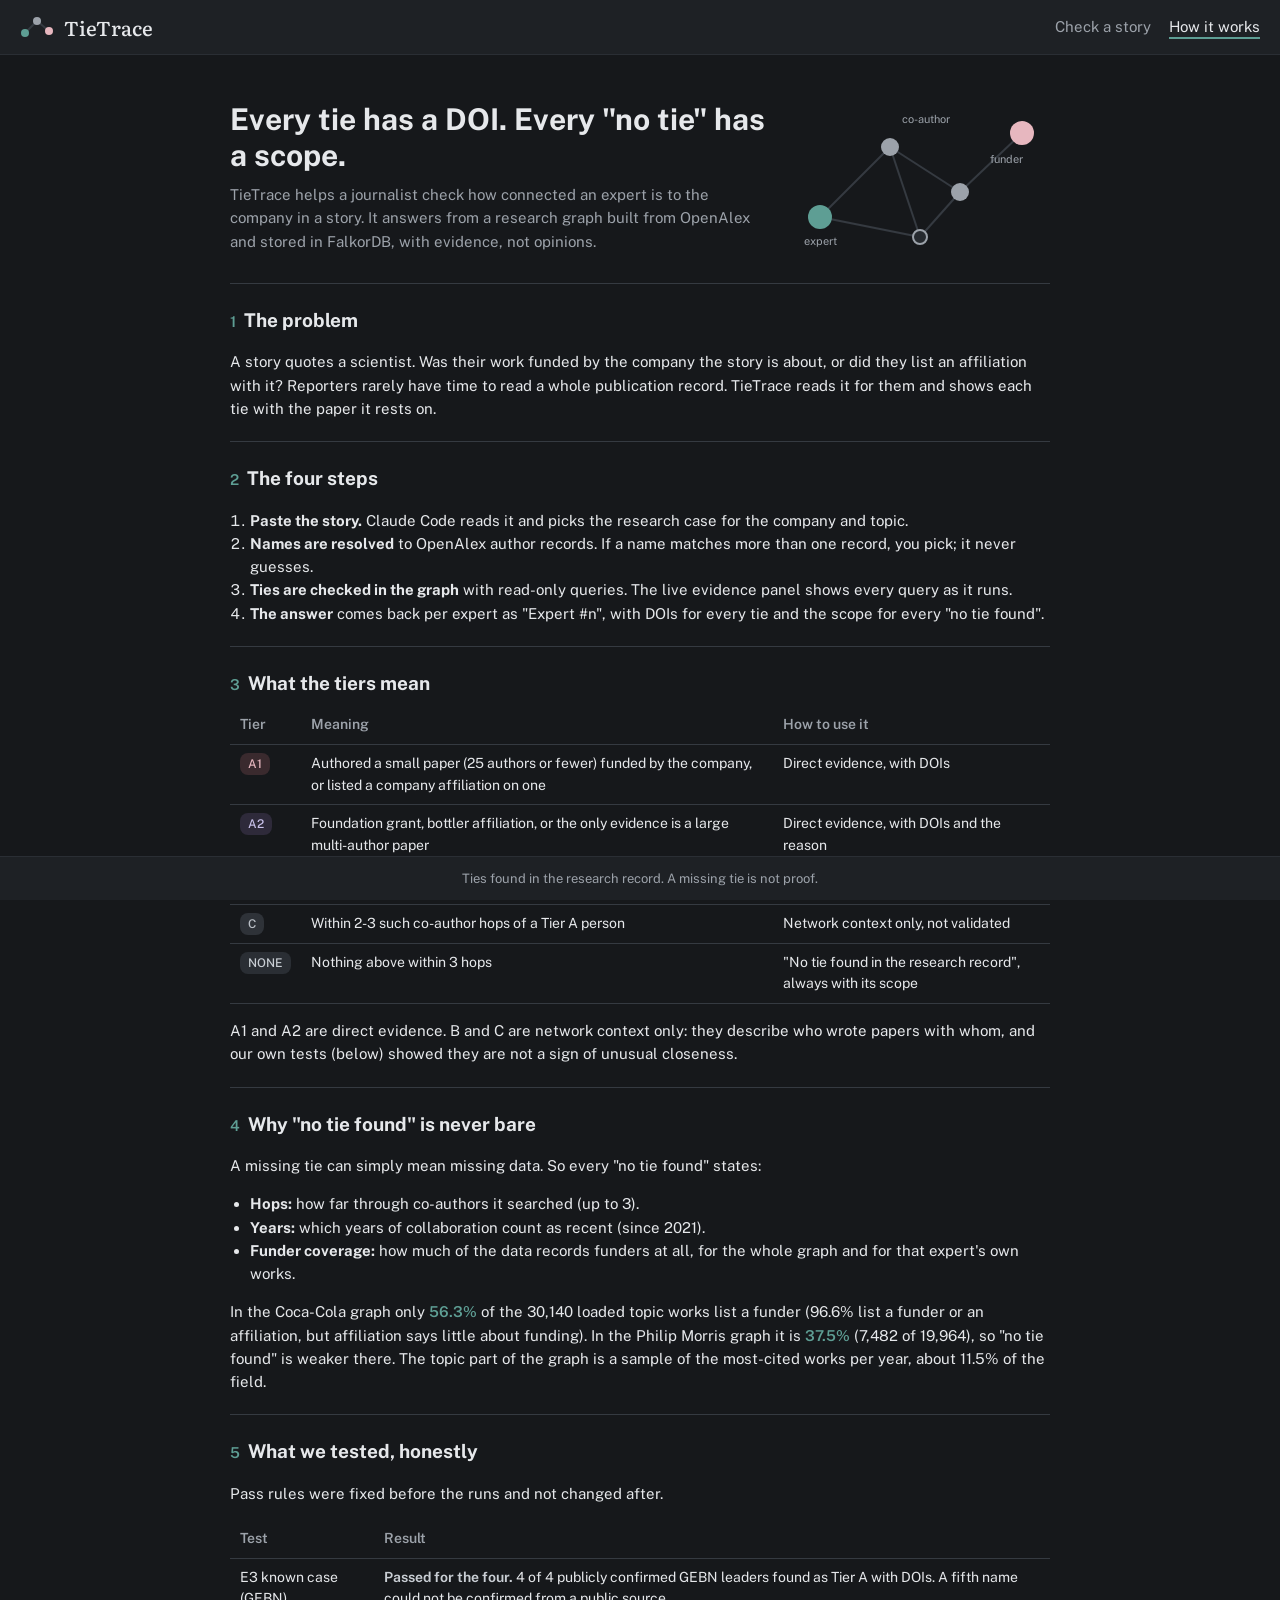
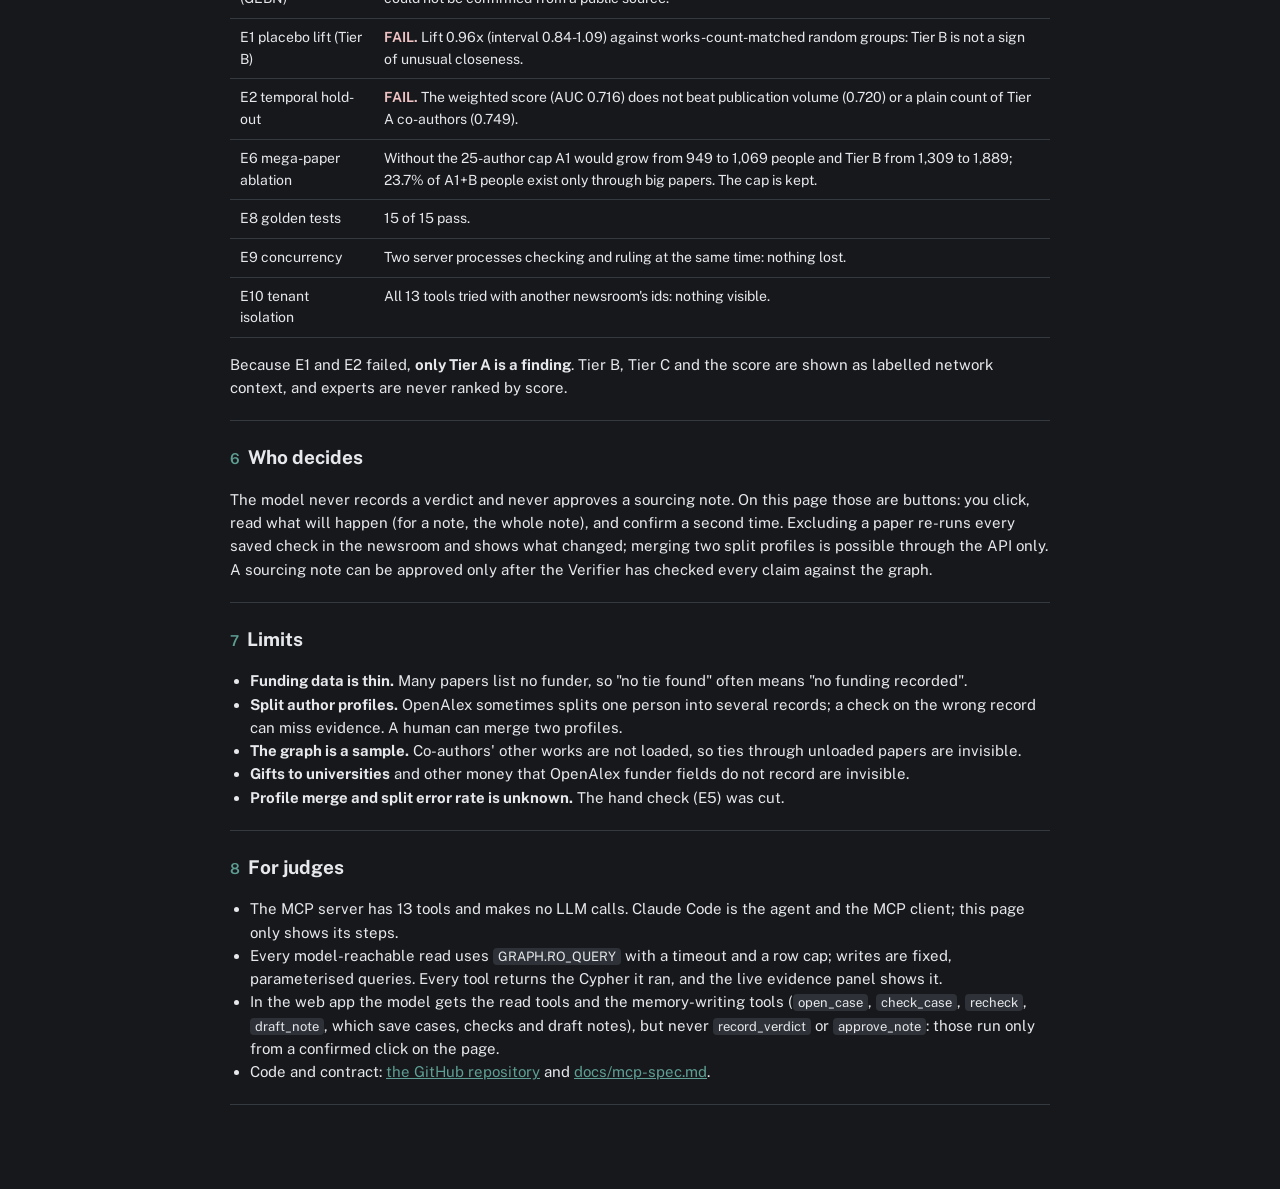
==== commit f60b6b77: "Web: premium redesign (graphite + verdigris, Public Sans + Literata), About panel Home view is only " ====
--- a/web/static/how.html
+++ b/web/static/how.html
@@ -4,6 +4,9 @@
 <meta charset="utf-8">
 <meta name="viewport" content="width=device-width, initial-scale=1">
 <title>How TieTrace works</title>
+<link rel="preconnect" href="https://fonts.googleapis.com">
+<link rel="preconnect" href="https://fonts.gstatic.com" crossorigin>
+<link rel="stylesheet" href="https://fonts.googleapis.com/css2?family=Literata:opsz,wght@7..72,500&family=Public+Sans:wght@400;500;600&display=swap">
 <link rel="stylesheet" href="style.css">
 </head>
 <body class="how-page">
@@ -12,7 +15,7 @@
 <a class="skip" href="#content">Skip to the content</a>
 <header class="top">
   <a class="brand" href="index.html" aria-label="TieTrace home">
-    <svg viewBox="0 0 34 24" aria-hidden="true"><line x1="5" y1="18" x2="17" y2="6" stroke="#2f5f58" stroke-width="2"/><line x1="17" y1="6" x2="29" y2="16" stroke="#2f5f58" stroke-width="2"/><circle cx="5" cy="18" r="4" fill="#6fd3c1"/><circle cx="17" cy="6" r="4" fill="#9aa7b4"/><circle cx="29" cy="16" r="4" fill="#f6c08c"/></svg>
+    <svg viewBox="0 0 34 24" aria-hidden="true"><line x1="5" y1="18" x2="17" y2="6" stroke="#353A41" stroke-width="2"/><line x1="17" y1="6" x2="29" y2="16" stroke="#353A41" stroke-width="2"/><circle cx="5" cy="18" r="4" fill="#5E9E94"/><circle cx="17" cy="6" r="4" fill="#9CA2AA"/><circle cx="29" cy="16" r="4" fill="#E7B7BF"/></svg>
     TieTrace
   </a>
   <nav aria-label="Main"><a href="index.html">Check a story</a><a href="how.html" aria-current="page">How it works</a></nav>
@@ -25,9 +28,9 @@
       <p>TieTrace helps a journalist check how connected an expert is to the company in a story. It answers from a research graph built from OpenAlex and stored in FalkorDB, with evidence, not opinions.</p>
     </div>
     <svg viewBox="0 0 260 160" role="img" aria-label="A graph: an expert, two co-authors, a paper and the company's funder, joined by edges">
-      <g stroke="#2f5f58" stroke-width="2"><line x1="30" y1="120" x2="100" y2="50"/><line x1="100" y1="50" x2="170" y2="95"/><line x1="170" y1="95" x2="232" y2="36"/><line x1="100" y1="50" x2="130" y2="140"/><line x1="170" y1="95" x2="130" y2="140"/><line x1="30" y1="120" x2="130" y2="140"/></g>
-      <circle cx="30" cy="120" r="12" fill="#6fd3c1"/><circle cx="100" cy="50" r="9" fill="#9aa7b4"/><circle cx="170" cy="95" r="9" fill="#9aa7b4"/><circle cx="130" cy="140" r="7" fill="#19212a" stroke="#9aa7b4" stroke-width="2"/><circle cx="232" cy="36" r="12" fill="#f6c08c"/>
-      <g font-family="ui-monospace, monospace" font-size="11" fill="#9aa7b4"><text x="14" y="148">expert</text><text x="200" y="66">funder</text><text x="112" y="26">co-author</text></g>
+      <g stroke="#353A41" stroke-width="2"><line x1="30" y1="120" x2="100" y2="50"/><line x1="100" y1="50" x2="170" y2="95"/><line x1="170" y1="95" x2="232" y2="36"/><line x1="100" y1="50" x2="130" y2="140"/><line x1="170" y1="95" x2="130" y2="140"/><line x1="30" y1="120" x2="130" y2="140"/></g>
+      <circle cx="30" cy="120" r="12" fill="#5E9E94"/><circle cx="100" cy="50" r="9" fill="#9CA2AA"/><circle cx="170" cy="95" r="9" fill="#9CA2AA"/><circle cx="130" cy="140" r="7" fill="#262A2F" stroke="#9CA2AA" stroke-width="2"/><circle cx="232" cy="36" r="12" fill="#E7B7BF"/>
+      <g font-family="Public Sans, sans-serif" font-size="11" fill="#9CA2AA"><text x="14" y="148">expert</text><text x="200" y="66">funder</text><text x="112" y="26">co-author</text></g>
     </svg>
   </div>
 
--- a/web/static/style.css
+++ b/web/static/style.css
@@ -1,27 +1,31 @@
 /* TieTrace web app (WebApp.md W1). Dark, calm, chat-style layout; plain CSS, no build step. */
 :root {
-  --bg: #1a1a19;
-  --side: #1f1f1e;
-  --panel: #262624;
-  --panel-2: #30302e;
-  --line: #3e3e3a;
-  --line-soft: #2e2e2b;
-  --text: #f0eee8;
-  --muted: #9c9a92;
-  --body2: #c3c1b8;
-  --accent: #e6b566;
-  --accent-hover: #f5c678;
-  --accent-dim: #6d6450;
-  --ok: #78b99c; --ok-bg: #22342b; --ok-fg: #cde8d9;
+  /* graphite + verdigris (Aaryan, Oct 18). */
+  --bg: #16181B;
+  --side: #1E2125;
+  --panel: #262A2F;
+  --panel-2: #2E3238;
+  --line: #353A41;
+  --line-soft: #2A2E34;
+  --text: #E6E8EB;
+  --muted: #9CA2AA;
+  --body2: #B9BEC5;
+  --accent: #5E9E94;
+  --accent-hover: #73B3A9;
+  --on-accent: #16181B;
+  --ok: #8CC2A8; --ok-bg: #1F2E29; --ok-fg: #BFDCCD; --ok-line: #355247;
+  --bad: #E0989B; --err-bg: #36262A; --err-fg: #F0C2C4; --err-line: #5A3B40;
   --mono: "JetBrains Mono", ui-monospace, "SFMono-Regular", Menlo, Consolas, monospace;
-  --sans: "Work Sans", system-ui, -apple-system, "Segoe UI", Roboto, Arial, sans-serif;
-  --serif: "Newsreader", Georgia, "Times New Roman", serif;
-  --a1-bg: #3b2e1e; --a1-fg: #f0c78f;
-  --a2-bg: #3b2e1e; --a2-fg: #f0c78f;
-  --b-bg: #29384a;  --b-fg: #b3c7ee;
-  --c-bg: #30302e;  --c-fg: #c3c1b8;
-  --none-bg: #22342b; --none-fg: #cde8d9;
-  --err-bg: #362225; --err-fg: #f5c4c6;
+  --sans: "Public Sans", system-ui, -apple-system, "Segoe UI", Roboto, Arial, sans-serif;
+  --display: "Literata", Georgia, "Times New Roman", serif;
+  --a1-bg: #3A2A2E; --a1-fg: #E7B7BF;
+  --a2-bg: #2E2A3A; --a2-fg: #C9C1EA;
+  --b-bg: #2A313B;  --b-fg: #B8C4D6;
+  --c-bg: #2E3238;  --c-fg: #B9BEC5;
+  --none-bg: #2A2E34; --none-fg: #C9CED4;
+  /* WCAG AA (4.5:1) pairs checked with the WCAG 2 formula: text on bg/panel/panel-2; muted and body2 on bg, side,
+     panel and panel-2; on-accent on accent and accent-hover; accent on bg, side and panel; each chip fg on its bg;
+     ok-fg on ok-bg; err-fg on err-bg; ok and bad on panel. All pass. */
 }
 
 * { box-sizing: border-box; }
@@ -39,22 +43,22 @@
 
 button {
   font: inherit; color: var(--text); background: var(--panel-2); border: 1px solid var(--line);
-  border-radius: 8px; padding: 7px 12px; cursor: pointer;
-}
-button:hover { border-color: var(--accent-dim); }
-button.primary { background: var(--accent); color: #1a1a19; border-color: var(--accent); font-weight: 600; }
+  border-radius: var(--r-btn, 10px); padding: 7px 12px; cursor: pointer;
+}
+button:hover { border-color: #4A5059; }
+button.primary { background: var(--accent); color: var(--on-accent); border-color: var(--accent); font-weight: 600; }
 button.primary:hover { background: var(--accent-hover); }
-button.danger { border-color: #7a3a3a; }
+button.danger { border-color: var(--err-line); }
 button:disabled { opacity: .55; cursor: not-allowed; }
 textarea, input[type="text"], input[type="password"], input[type="search"], select {
   width: 100%; font: inherit; color: var(--text); background: var(--panel); border: 1px solid var(--line);
-  border-radius: 8px; padding: 9px 10px;
-}
-.linkish { background: none; border: 0; padding: 0; color: var(--accent); text-decoration: underline; font-size: inherit; }
+  border-radius: 10px; padding: 9px 10px;
+}
+.linkish { background: none; border: 0; padding: 0; color: var(--accent-hover); text-decoration: underline; font-size: inherit; }
 .icon-btn { display: inline-grid; place-items: center; width: 34px; height: 34px; padding: 0; background: transparent; border: 0; color: var(--muted); border-radius: 8px; flex: none; }
 .icon-btn:hover { background: var(--panel-2); color: var(--text); }
 .icon-btn svg { width: 20px; height: 20px; }
-code { font: 13px var(--mono); background: var(--panel-2); padding: 1px 5px; border-radius: 4px; }
+code { font: 13px var(--sans); background: var(--panel-2); padding: 1px 5px; border-radius: 4px; }
 .status { color: var(--muted); font-size: 13px; }
 
 /* ---------- shell: sidebar | main | evidence ---------- */
@@ -65,7 +69,7 @@
 }
 body.sb-collapsed .sb { display: none; }
 .sb-top { display: flex; align-items: center; gap: 8px; padding: 2px 4px 8px; }
-.wordmark { font: 600 22px/1 var(--serif); color: var(--text); text-decoration: none; letter-spacing: -.01em; }
+.wordmark { font: 500 22px/1 var(--display); color: var(--text); text-decoration: none; letter-spacing: -.01em; }
 .sb-search { position: relative; margin: 0 2px 6px; }
 .sb-search svg { position: absolute; left: 10px; top: 50%; width: 16px; height: 16px; transform: translateY(-50%); color: var(--muted); }
 .sb-search input { padding: 8px 10px 8px 34px; border-radius: 10px; background: var(--bg); border-color: var(--line-soft); font-size: 14px; }
@@ -73,8 +77,8 @@
   display: flex; align-items: center; gap: 10px; width: 100%; margin: 2px 0 8px; padding: 9px 12px; border-radius: 10px;
   background: var(--panel-2); border: 1px solid var(--line); font-weight: 600; text-align: left;
 }
-.new-check svg { width: 18px; height: 18px; padding: 2px; border-radius: 50%; background: var(--accent); color: #1a1a19; stroke-width: 2.2; }
-.new-check:hover { background: var(--panel); border-color: var(--accent-dim); }
+.new-check svg { width: 18px; height: 18px; padding: 2px; border-radius: 50%; background: var(--accent); color: var(--on-accent); stroke-width: 2.2; }
+.new-check:hover { background: var(--panel); }
 .sb-nav { display: grid; gap: 1px; margin-bottom: 10px; }
 .sb-nav a, .sb-nav summary {
   display: flex; align-items: center; gap: 10px; padding: 7px 12px; border-radius: 8px; color: var(--body2);
@@ -85,7 +89,7 @@
 .sb-nav a:hover, .sb-nav summary:hover { background: var(--panel); color: var(--text); }
 .sb-cases .example { display: block; width: calc(100% - 28px); margin: 2px 0 2px 28px; padding: 6px 12px; text-align: left; font-size: 13px; background: transparent; border: 0; color: var(--body2); border-radius: 8px; }
 .sb-cases .example:hover { background: var(--panel); color: var(--text); }
-.sb-head { margin: 6px 12px 4px; font: 500 12px var(--sans); color: var(--muted); }
+.sb-head { margin: 10px 12px 4px; font: 500 13px var(--sans); color: var(--muted); }
 .recents { list-style: none; margin: 0; padding: 0; display: grid; gap: 1px; }
 .recents li { position: relative; display: flex; align-items: center; border-radius: 8px; }
 .recents li:hover, .recents li:focus-within { background: var(--panel); }
@@ -114,29 +118,26 @@
 .thread { flex: 1; overflow-y: auto; padding: 8px 20px 24px; }
 .thread > * { max-width: 760px; margin-left: auto; margin-right: auto; }
 .greet { display: flex; align-items: center; justify-content: center; gap: 14px; }
-.greet h1 { margin: 0; font: 400 clamp(30px, 4.2vw, 42px)/1.15 var(--serif); letter-spacing: -.015em; text-align: center; }
+.greet h1 { margin: 0; font: 400 clamp(28px, 4.2vw, 34px)/1.2 var(--display); letter-spacing: -.02em; text-align: center; }
 .greet .lp-logo { flex: none; }
 .dock { flex: none; padding: 0 20px 10px; }
 .dock > * { max-width: 760px; margin-left: auto; margin-right: auto; }
-.more { display: none; }
-
-/* empty state: the greeting and composer centred, Abdul's sections below the fold */
+
+/* empty state: the greeting and composer centred; Abdul's sections are in the About panel */
 body.is-empty .main { overflow-y: auto; }
 body.is-empty .thread { flex: none; overflow: visible; padding-top: max(40px, calc(36vh - 90px)); padding-bottom: 28px; }
 body.is-empty .dock > * { max-width: 1000px; }
-body.is-empty .more { display: block; }
 .chips { display: none; }
 body.is-empty .chips { display: flex; flex-wrap: wrap; align-items: center; justify-content: center; gap: 8px; margin-top: 14px; font-size: 13px; color: var(--muted); }
-.chips .example { padding: 5px 12px; border-radius: 999px; font-size: 13px; background: transparent; border-color: var(--line); color: var(--body2); }
-.chips .example:hover { border-color: var(--accent-dim); color: var(--text); }
-body.is-empty .lp-hero { min-height: 0; padding-top: 72px; }
+.chips .example { padding: 5px 12px; border-radius: 8px; font-size: 13px; background: transparent; border-color: var(--line); color: var(--body2); }
+.chips .example:hover { background: var(--panel); color: var(--text); }
 
 /* composer */
 .composer {
   background: var(--panel); border: 1px solid var(--line); border-radius: 18px; padding: 14px 14px 10px 18px;
-  box-shadow: 0 4px 20px rgba(0,0,0,.18); display: grid; gap: 8px;
-}
-.composer:focus-within { border-color: #57564f; outline: 2px solid var(--accent); outline-offset: 2px; }
+  display: grid; gap: 8px;
+}
+.composer:focus-within { border-color: #4A5059; outline: 2px solid var(--accent); outline-offset: 2px; }
 .composer textarea {
   background: transparent; border: 0; padding: 4px 0; outline: 0; resize: none; font-size: 16px; line-height: 24px;
   min-height: 52px; max-height: 40vh; field-sizing: content;
@@ -146,7 +147,7 @@
 .provider { display: flex; align-items: center; gap: 10px; min-width: 0; flex-wrap: wrap; }
 .provider select { width: auto; max-width: 240px; padding: 5px 8px; font-size: 13px; color: var(--body2); background: transparent; border-color: var(--line-soft); border-radius: 8px; }
 .provider .linkish { font-size: 12.5px; }
-.send { width: 36px; height: 36px; padding: 0; display: grid; place-items: center; flex: none; border-radius: 10px; background: var(--accent); border-color: var(--accent); color: #1a1a19; }
+.send { width: 36px; height: 36px; padding: 0; display: grid; place-items: center; flex: none; border-radius: 10px; background: var(--accent); border-color: var(--accent); color: var(--on-accent); }
 .send:hover { background: var(--accent-hover); }
 .send svg { width: 18px; height: 18px; stroke-width: 2.2; }
 .keybox { display: grid; gap: 4px; font-size: 13px; color: var(--muted); }
@@ -173,13 +174,13 @@
 .cards { display: grid; gap: 10px; margin: 8px 0; }
 .cards:empty { display: none; }
 .card { background: var(--panel); border: 1px solid var(--line-soft); border-radius: 14px; padding: 16px 18px; }
-.card h3 { margin: 0 0 6px; font: 600 18px var(--serif); display: flex; align-items: center; gap: 8px; flex-wrap: wrap; color: var(--text); }
+.card h3 { margin: 0 0 6px; font: 600 16px var(--sans); display: flex; align-items: center; gap: 8px; flex-wrap: wrap; color: var(--text); }
 .card .basis { color: var(--muted); font-size: 13px; margin: 0 0 6px; }
 .card ul { margin: 6px 0 0; padding-left: 18px; }
 .card li { margin: 3px 0; font-size: 14px; }
 .card .meta { color: var(--muted); }
-.scope { font-size: 13px; background: var(--none-bg); color: var(--none-fg); border: 1px solid #36574a; border-radius: 8px; padding: 8px 10px; margin-top: 8px; }
-.chip { display: inline-block; font: 500 12px/1 var(--mono); letter-spacing: .04em; padding: 4px 8px; border-radius: 999px; }
+.scope { font-size: 13px; background: var(--none-bg); color: var(--none-fg); border: 1px solid var(--line); border-radius: 8px; padding: 8px 10px; margin-top: 8px; }
+.chip { display: inline-block; font: 500 12px/1 var(--sans); padding: 5px 8px; border-radius: 8px; }
 .chip.A1 { background: var(--a1-bg); color: var(--a1-fg); }
 .chip.A2 { background: var(--a2-bg); color: var(--a2-fg); }
 .chip.B { background: var(--b-bg); color: var(--b-fg); }
@@ -190,33 +191,33 @@
 .inline-form { display: grid; gap: 6px; margin-top: 8px; padding: 10px; border: 1px dashed var(--line); border-radius: 8px; }
 .inline-form .row { display: flex; gap: 8px; flex-wrap: wrap; }
 .confirm-text { color: var(--a2-fg); font-size: 14px; margin: 0; }
-pre.md { white-space: pre-wrap; background: var(--bg); border: 1px solid var(--line); border-radius: 8px; padding: 10px; font: 13px/1.5 var(--mono); max-height: 360px; overflow: auto; }
+pre.md { white-space: pre-wrap; background: var(--bg); border: 1px solid var(--line); border-radius: 10px; padding: 10px; font: 13px/1.55 var(--sans); max-height: 360px; overflow: auto; }
 .picker fieldset { border: 1px solid var(--line); border-radius: 12px; padding: 10px 14px; margin: 0 0 10px; }
 .picker legend { padding: 0 4px; font-weight: 600; color: var(--text); }
 .picker label { display: block; padding: 4px 0; }
 
-.msg.auth { background: var(--panel); border: 1px solid #2f5f58; border-radius: 12px; padding: 12px 14px; margin-top: 8px; }
+.msg.auth { background: var(--panel); border: 1px solid var(--line); border-radius: 12px; padding: 12px 14px; margin-top: 8px; }
 .msg.auth ol { margin: 8px 0 8px 18px; padding: 0; }
 .msg.auth .row { display: flex; gap: 8px; flex-wrap: wrap; margin: 10px 0 6px; }
 
 /* evidence panel (toggled from the top-right icon) */
 .evidence { width: 400px; flex: none; display: flex; flex-direction: column; min-height: 0; background: var(--side); border-left: 1px solid var(--line-soft); }
 .pane-head { display: flex; align-items: flex-start; justify-content: space-between; gap: 8px; padding: 16px 16px 0 20px; }
-.pane-head h2 { margin: 0; font: 600 20px var(--serif); }
+.pane-head h2 { margin: 0; font: 600 17px var(--sans); }
 .pane-sub { margin: 4px 20px 10px; color: var(--muted); font-size: 13px; }
-.kicker { margin: 0 0 4px; font: 400 11px var(--mono); letter-spacing: .12em; text-transform: uppercase; color: var(--accent); }
+.kicker { margin: 0 0 4px; font: 500 13px var(--sans); color: var(--muted); }
 .evidence .scroll { flex: 1; overflow-y: auto; padding: 6px 20px 16px; }
 .steps { list-style: none; margin: 0; padding: 0; display: grid; gap: 10px; }
 .step { border: 1px solid var(--line-soft); border-radius: 12px; padding: 10px 12px; background: var(--panel); }
-.step .name { font: 500 12px var(--mono); letter-spacing: .04em; text-transform: uppercase; color: var(--accent); }
-.step .state { font: 400 11px var(--mono); color: var(--muted); margin-left: 6px; }
+.step .name { font: 600 13px var(--sans); color: var(--text); }
+.step .state { font: 400 13px var(--sans); color: var(--muted); margin-left: 6px; }
 .step.failed .state { color: var(--err-fg); }
 .step .line { font-size: 12.5px; color: var(--muted); margin: 4px 0 0; }
 .step details { margin-top: 6px; }
 .step summary { cursor: pointer; font-size: 12.5px; color: var(--muted); }
 pre.cypher {
   margin: 6px 0 0; padding: 8px 10px; background: var(--bg); border: 1px solid var(--line); border-radius: 6px;
-  font: 12px/1.5 var(--mono); color: #d8d6cf; white-space: pre-wrap; word-break: break-word;
+  font: 12px/1.5 var(--mono); color: #D4D8DD; white-space: pre-wrap; word-break: break-word;
 }
 .empty { color: var(--muted); font-size: 14px; }
 .protocol { border-top: 1px solid var(--line-soft); padding: 12px 20px 14px; font-size: 13px; color: var(--body2); }
@@ -231,11 +232,11 @@
 /* boundaries box (empty state, below the fold) */
 .bounds { width: 100%; max-width: 896px; background: var(--side); border: 1px solid var(--line); border-radius: 12px; padding: 14px 16px 16px; text-align: left; }
 .bounds .cols { display: grid; grid-template-columns: 1fr 1fr; gap: 12px; }
-.bounds h3 { margin: 0 0 6px !important; font: 500 11px/16px var(--mono); letter-spacing: .06em; text-transform: uppercase; }
+.bounds h3 { margin: 0 0 6px !important; font: 600 14px/20px var(--sans); }
 .bounds ul { margin: 0; padding-left: 18px; font-size: 13px; line-height: 20px; }
 .bounds .est, .bounds .not { border-radius: 6px; padding: 10px 12px; }
-.bounds .est { background: var(--ok-bg); border: 1px solid #4b8570; } .bounds .est h3 { color: var(--ok); } .bounds .est ul { color: var(--ok-fg); }
-.bounds .not { background: var(--err-bg); border: 1px solid #8a5558; } .bounds .not h3 { color: #c96f72; } .bounds .not ul { color: var(--body2); }
+.bounds .est { background: var(--ok-bg); border: 1px solid var(--ok-line); } .bounds .est h3 { color: var(--ok); } .bounds .est ul { color: var(--ok-fg); }
+.bounds .not { background: var(--err-bg); border: 1px solid var(--err-line); } .bounds .not h3 { color: var(--bad); } .bounds .not ul { color: var(--body2); }
 
 /* narrow screens: the sidebar and the evidence panel become drawers */
 @media (max-width: 900px) {
@@ -244,7 +245,7 @@
   body.sb-open .scrim { display: block; position: fixed; inset: 0; z-index: 15; background: rgba(0,0,0,.5); }
   body.sb-collapsed .sb { display: flex; }
   #sb-open { visibility: visible; }
-  .evidence { position: fixed; inset: 0 0 0 auto; z-index: 18; width: min(400px, 92vw); box-shadow: -8px 0 30px rgba(0,0,0,.4); }
+  .evidence { position: fixed; inset: 0 0 0 auto; z-index: 18; width: min(400px, 92vw); border-left: 1px solid var(--line); }
   .thread, .dock { padding-left: 16px; padding-right: 16px; }
   .bounds .cols { grid-template-columns: 1fr; }
   .greet { flex-direction: column; gap: 10px; }
@@ -254,29 +255,29 @@
 /* ---------- How It Works page ---------- */
 body.how-page { padding-bottom: 44px; }
 .top { display: flex; align-items: center; justify-content: space-between; gap: 16px; padding: 12px 20px; border-bottom: 1px solid var(--line-soft); background: var(--side); }
-.brand { display: flex; align-items: center; gap: 10px; color: var(--text); text-decoration: none; font: 600 20px var(--serif); }
+.brand { display: flex; align-items: center; gap: 10px; color: var(--text); text-decoration: none; font: 500 20px var(--display); }
 .brand svg { width: 34px; height: 24px; }
 .top nav a { color: var(--muted); text-decoration: none; margin-left: 18px; }
 .top nav a:hover { color: var(--text); }
 .top nav a[aria-current="page"] { color: var(--text); border-bottom: 2px solid var(--accent); padding-bottom: 2px; }
 .how { max-width: 860px; margin: 0 auto; padding: 24px 20px 40px; }
 .hero { display: grid; grid-template-columns: 1fr 260px; gap: 24px; align-items: center; padding: 18px 0 26px; border-bottom: 1px solid var(--line); }
-.hero h1 { font-family: var(--serif); font-size: 30px; line-height: 1.2; margin: 0 0 10px; }
+.hero h1 { font-family: var(--sans); font-size: 30px; line-height: 1.2; margin: 0 0 10px; }
 .hero p { color: var(--muted); margin: 0; }
 .hero svg { width: 100%; height: auto; }
 .how section { padding: 22px 0 6px; border-bottom: 1px solid var(--line); }
 .how h2 { font-size: 19px; margin: 0 0 8px; }
-.how h2 .n { font: 600 13px var(--mono); color: var(--accent); margin-right: 8px; }
+.how h2 .n { font: 600 15px var(--sans); color: var(--accent); margin-right: 8px; }
 .how ol, .how ul { padding-left: 20px; }
 .how table { width: 100%; border-collapse: collapse; font-size: 14px; margin: 8px 0 14px; }
 .how th, .how td { text-align: left; padding: 8px 10px; border-bottom: 1px solid var(--line); vertical-align: top; }
 .how th { color: var(--muted); font-weight: 600; }
-.how .stat { font: 600 15px var(--mono); color: var(--accent); }
+.how .stat { font: 600 15px var(--sans); color: var(--accent); }
 .fail { color: var(--err-fg); font-weight: 650; }
 .pass { color: var(--none-fg); font-weight: 650; }
 .foot {
   position: fixed; left: 0; right: 0; bottom: 0; height: 44px; display: flex; align-items: center; justify-content: center;
-  background: var(--side); border-top: 1px solid var(--line-soft); color: var(--muted); font: 400 12px var(--mono); padding: 0 16px; text-align: center;
+  background: var(--side); border-top: 1px solid var(--line-soft); color: var(--muted); font: 400 13px var(--sans); padding: 0 16px; text-align: center;
 }
 @media (max-width: 900px) {
   .hero { grid-template-columns: 1fr; }
@@ -285,3 +286,42 @@
   .top nav a { margin-left: 12px; }
   .how table { display: block; overflow-x: auto; }
 }
+
+/* ---------- create-a-case wizard (Aaryan, Oct 18) ---------- */
+.sb-link { display: flex; align-items: center; gap: 10px; width: 100%; padding: 7px 12px; border: 0; border-radius: 8px; background: transparent; color: var(--body2); font-size: 14px; text-align: left; }
+.sb-link svg { width: 18px; height: 18px; color: var(--muted); flex: none; }
+.sb-link:hover { background: var(--panel); color: var(--text); }
+body.wiz-on .thread, body.wiz-on .dock { display: none; }
+.wizard { flex: 1; overflow-y: auto; padding: 16px 20px 40px; }
+.wizard > * { max-width: 760px; margin-left: auto; margin-right: auto; }
+.wizard h1 { font: 600 24px var(--sans); margin: 12px auto 4px; }
+.wz-sub { color: var(--muted); margin-top: 0; }
+.wz-step { display: grid; gap: 6px; margin-top: 18px; padding: 16px 18px; background: var(--panel); border: 1px solid var(--line-soft); border-radius: 14px; }
+.wz-step h2 { margin: 0 0 4px; font: 600 16px var(--sans); }
+.wz-step h3 { margin: 10px 0 0; font: 600 15px var(--sans); }
+.wz-step .row, .wz-row { display: flex; gap: 10px; flex-wrap: wrap; align-items: end; margin-top: 6px; }
+.wz-row > span { display: grid; gap: 4px; }
+.wz-step input[type="number"] { width: 8em; padding: 8px 10px; background: var(--bg); color: var(--text); border: 1px solid var(--line); border-radius: 8px; font: inherit; }
+.wz-cand { display: grid; grid-template-columns: auto 1fr auto; gap: 4px 10px; align-items: start; padding: 8px 0; border-top: 1px solid var(--line-soft); }
+.wz-cand small { display: block; color: var(--muted); font-size: 12px; overflow-wrap: anywhere; }
+.wz-cand select { width: auto; }
+.wz-step dl { display: grid; grid-template-columns: max-content 1fr; gap: 4px 14px; margin: 0; }
+.wz-step dt { color: var(--muted); }
+.wz-step dd { margin: 0; }
+
+/* Public demo banner (TIETRACE_PUBLIC=1; Aaryan, Oct 18) */
+.public-banner { margin: 0; padding: 6px 14px; font-size: 13px; text-align: center; color: var(--body2); background: var(--panel); border-bottom: 1px solid var(--line); }
+
+/* About TieTrace panel: a modal <dialog> opened from the bottom-left of the sidebar (Aaryan, Oct 18) */
+.about-btn { margin: 0 0 10px; color: var(--text); }
+.about {
+  width: min(1100px, 100vw - 32px); max-width: none; height: calc(100dvh - 32px); max-height: none; margin: 16px auto; padding: 0;
+  background: var(--bg); color: var(--text); border: 1px solid var(--line); border-radius: 18px; overflow-y: auto; overscroll-behavior: contain;
+}
+.about::backdrop { background: rgba(10, 11, 13, .6); }
+.about-head {
+  position: sticky; top: 0; z-index: 1; display: flex; align-items: center; justify-content: space-between; gap: 12px;
+  padding: 14px 20px; background: var(--bg); border-bottom: 1px solid var(--line-soft);
+}
+.about-head h2 { margin: 0; font: 600 15px var(--sans); }
+@media (max-width: 600px) { .about { width: 100vw; height: 100dvh; margin: 0; border-radius: 0; border: 0; } }
